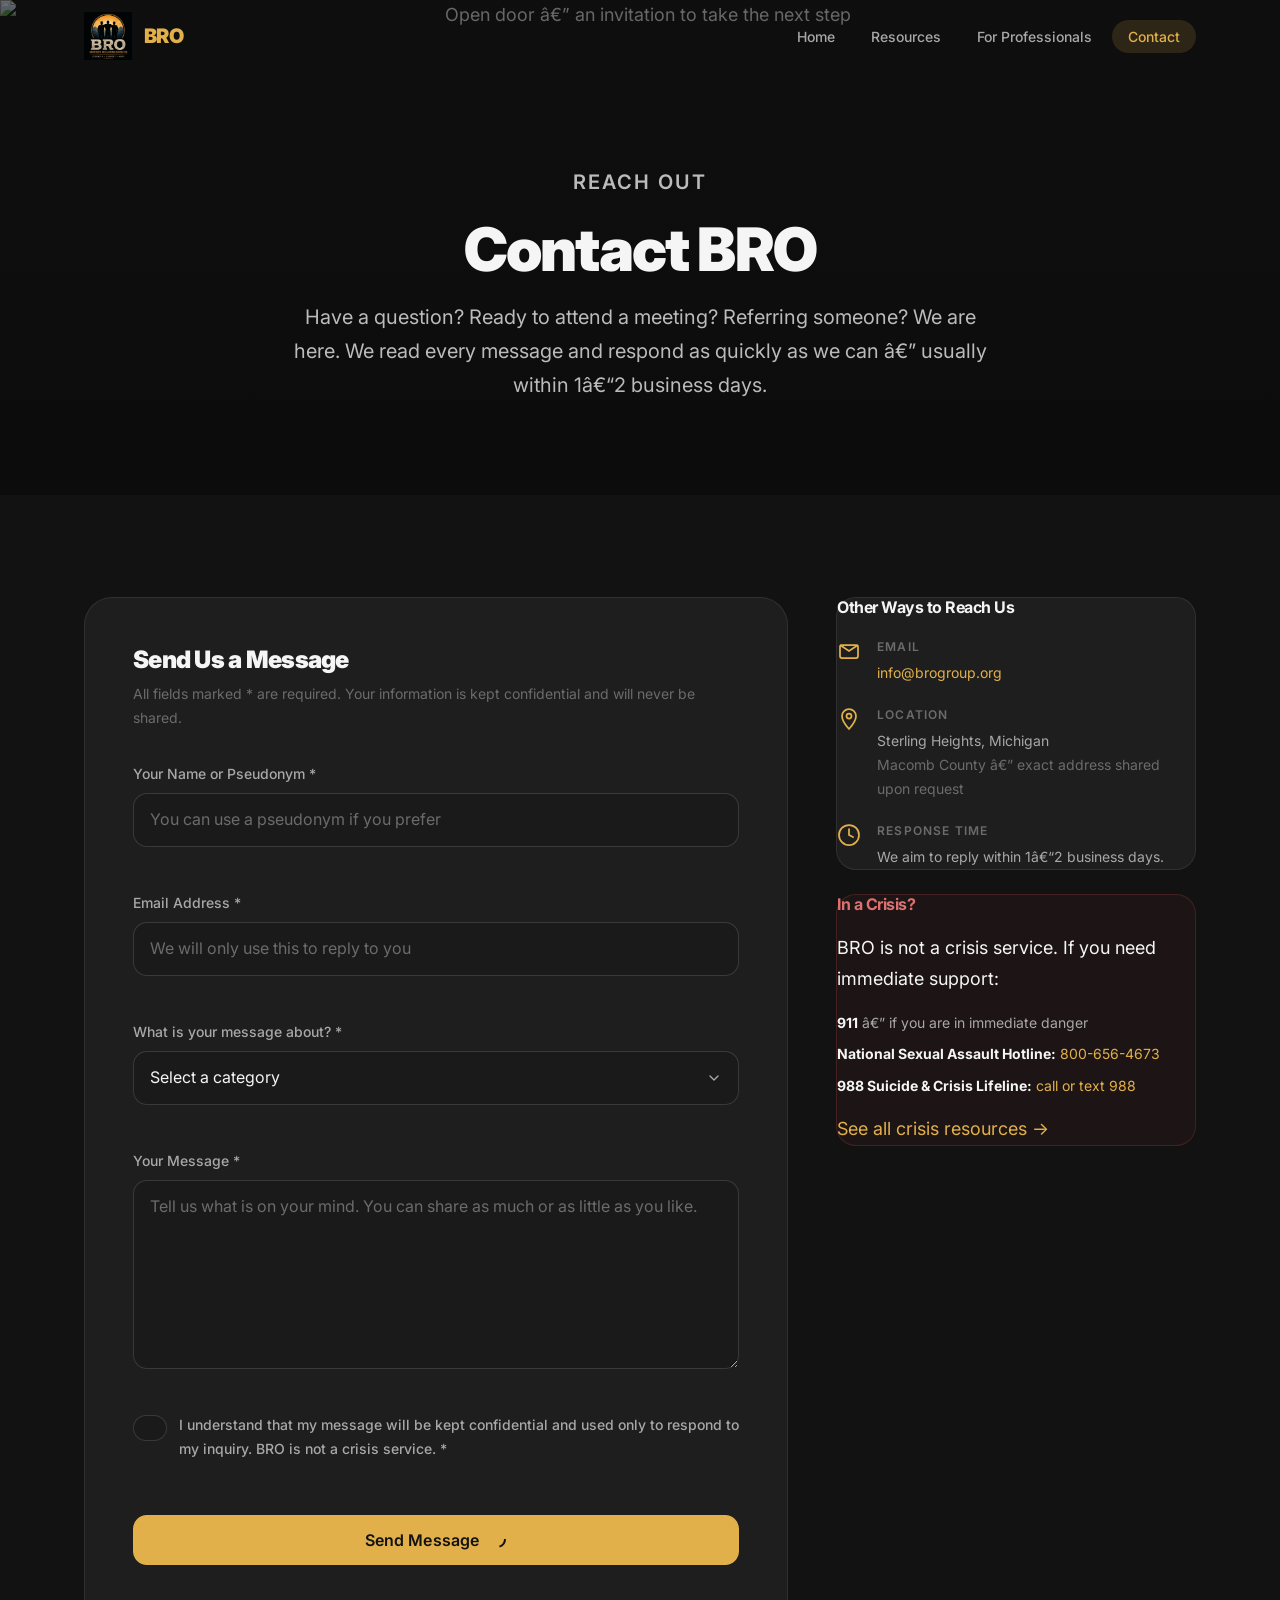
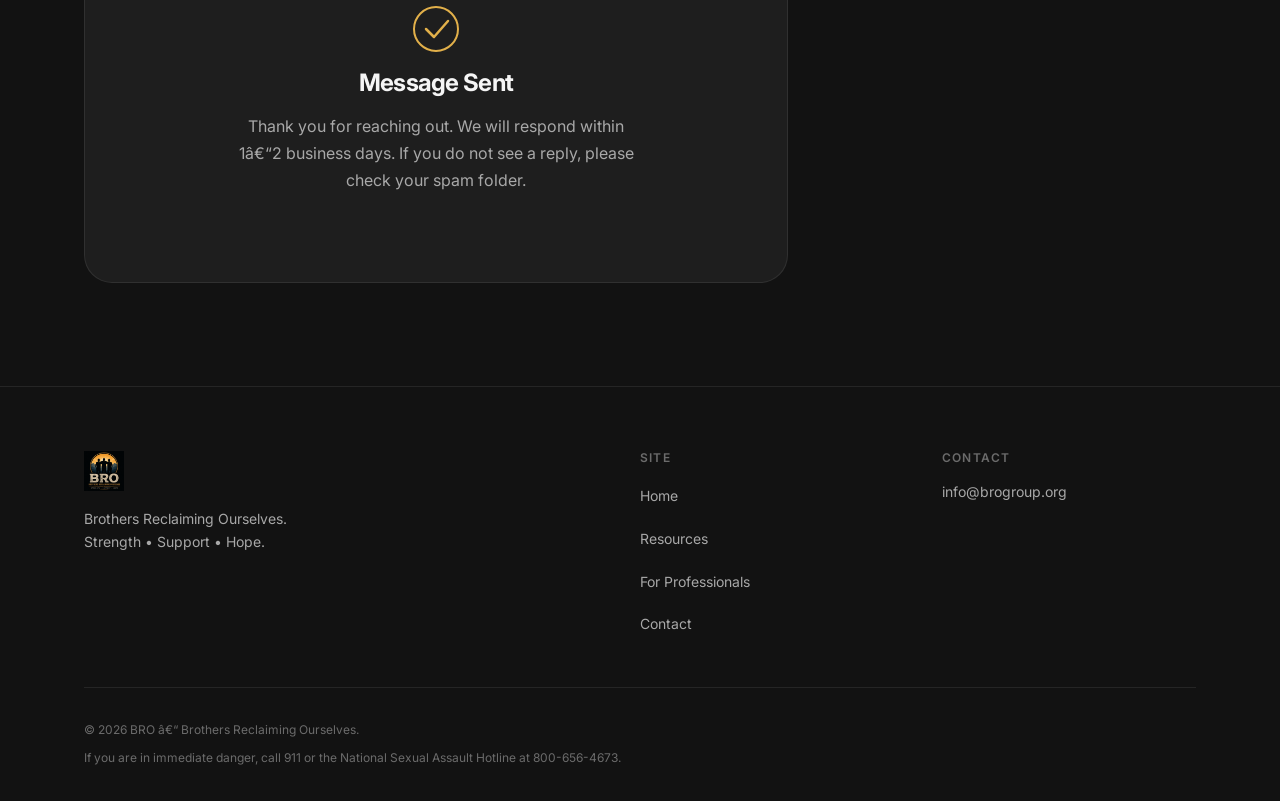
==== contact.html @ 536ad39a "Initial commit: BRO website" ====
<!DOCTYPE html>
<html lang="en">
<head>
  <meta charset="UTF-8" />
  <meta name="viewport" content="width=device-width, initial-scale=1.0" />
  <title>Contact | BRO â€“ Brothers Reclaiming Ourselves</title>
  <meta name="description" content="Get in touch with BRO. Ask about meetings, referrals, or volunteering. We respond as quickly as we can â€” usually within 1â€“2 business days." />
  <link rel="icon" type="image/svg+xml" href="favicon.svg" />
  <link rel="preconnect" href="https://fonts.googleapis.com" />
  <link rel="preconnect" href="https://fonts.gstatic.com" crossorigin />
  <link href="https://fonts.googleapis.com/css2?family=Inter:wght@300;400;500;600;700;800;900&display=swap" rel="stylesheet" />
  <link rel="stylesheet" href="css/styles.css" />
</head>
<body>

  <!-- NAVIGATION -->
  <header class="site-header" id="site-header">
    <div class="header-inner">
      <a href="index.html" class="logo" aria-label="BRO Home">
        <img src="images/logo.png" alt="BRO – Brothers Reclaiming Ourselves" width="48" height="48" />
        <span class="logo-text">BRO</span>
      </a>
      <nav class="main-nav" id="main-nav" aria-label="Main navigation">
        <ul>
          <li><a href="index.html">Home</a></li>
          <li><a href="resources.html">Resources</a></li>
          <li><a href="for-professionals.html">For Professionals</a></li>
          <li><a href="contact.html" class="active">Contact</a></li>
        </ul>
      </nav>
      <button class="nav-toggle" id="nav-toggle" aria-label="Toggle navigation" aria-expanded="false">
        <span></span><span></span><span></span>
      </button>
    </div>
  </header>

  <main>

    <!-- PAGE HERO -->
    <section class="page-hero">
      <div class="hero-bg">
        <img src="https://images.unsplash.com/photo-1516321318423-f06f85e504b3?w=1600&q=80&auto=format&fit=crop"
             alt="Open door â€” an invitation to take the next step"
             class="hero-image" loading="eager" />
        <div class="hero-overlay"></div>
      </div>
      <div class="hero-content">
        <p class="hero-eyebrow">Reach Out</p>
        <h1>Contact BRO</h1>
        <p>Have a question? Ready to attend a meeting? Referring someone? We are here. We read every message and respond as quickly as we can â€” usually within 1â€“2 business days.</p>
      </div>
    </section>

    <!-- CONTACT FORM + INFO -->
    <section class="contact-section" id="contact-form">
      <div class="container">
        <div class="contact-layout">

          <!-- FORM -->
          <div class="contact-form-wrapper reveal">
            <h2>Send Us a Message</h2>
            <p class="form-intro">All fields marked * are required. Your information is kept confidential and will never be shared.</p>

            <form id="contact-form-element" class="contact-form" novalidate>

              <div class="form-group">
                <label for="contact-name">Your Name or Pseudonym *</label>
                <input type="text" id="contact-name" name="name" required autocomplete="name"
                       placeholder="You can use a pseudonym if you prefer" />
                <span class="field-error" aria-live="polite"></span>
              </div>

              <div class="form-group">
                <label for="contact-email">Email Address *</label>
                <input type="email" id="contact-email" name="email" required autocomplete="email"
                       placeholder="We will only use this to reply to you" />
                <span class="field-error" aria-live="polite"></span>
              </div>

              <div class="form-group">
                <label for="contact-category">What is your message about? *</label>
                <select id="contact-category" name="category" required>
                  <option value="" disabled selected>Select a category</option>
                  <option value="meeting-questions">Meeting Questions â€” I want to attend</option>
                  <option value="referral">Referral â€” I am referring someone</option>
                  <option value="volunteering">Volunteering â€” I want to get involved</option>
                  <option value="other">Other</option>
                </select>
                <span class="field-error" aria-live="polite"></span>
              </div>

              <div class="form-group">
                <label for="contact-message">Your Message *</label>
                <textarea id="contact-message" name="message" rows="6" required
                          placeholder="Tell us what is on your mind. You can share as much or as little as you like."></textarea>
                <span class="field-error" aria-live="polite"></span>
              </div>

              <div class="form-group privacy-check">
                <label class="checkbox-label">
                  <input type="checkbox" id="contact-privacy" name="privacy" required />
                  <span>I understand that my message will be kept confidential and used only to respond to my inquiry. BRO is not a crisis service. *</span>
                </label>
                <span class="field-error" aria-live="polite"></span>
              </div>

              <div class="form-actions">
                <button type="submit" class="btn btn-primary btn-full" id="submit-btn">
                  <span class="btn-text">Send Message</span>
                  <span class="btn-loading" aria-hidden="true">
                    <svg width="20" height="20" viewBox="0 0 20 20" fill="none" class="spin">
                      <circle cx="10" cy="10" r="8" stroke="#121212" stroke-width="2" stroke-dasharray="40" stroke-dashoffset="30"/>
                    </svg>
                  </span>
                </button>
              </div>

              <div class="form-status" id="form-status" role="alert" aria-live="polite"></div>
            </form>

            <div class="form-success" id="form-success" hidden>
              <svg width="48" height="48" viewBox="0 0 48 48" fill="none" aria-hidden="true">
                <circle cx="24" cy="24" r="22" stroke="#E2B04A" stroke-width="2"/>
                <path d="M14 24l8 8 14-16" stroke="#E2B04A" stroke-width="2.5" stroke-linecap="round" stroke-linejoin="round"/>
              </svg>
              <h3>Message Sent</h3>
              <p>Thank you for reaching out. We will respond within 1â€“2 business days. If you do not see a reply, please check your spam folder.</p>
            </div>
          </div>

          <!-- CONTACT INFO SIDEBAR -->
          <aside class="contact-info reveal">
            <div class="contact-info-card">
              <h3>Other Ways to Reach Us</h3>

              <div class="contact-info-item">
                <svg width="24" height="24" viewBox="0 0 24 24" fill="none" aria-hidden="true">
                  <rect x="3" y="6" width="18" height="13" rx="2" stroke="#E2B04A" stroke-width="1.75"/>
                  <path d="M3 6l9 6 9-6" stroke="#E2B04A" stroke-width="1.75"/>
                </svg>
                <div>
                  <strong>Email</strong>
                  <p><a href="mailto:info@brogroup.org">info@brogroup.org</a></p>
                </div>
              </div>

              <div class="contact-info-item">
                <svg width="24" height="24" viewBox="0 0 24 24" fill="none" aria-hidden="true">
                  <path d="M12 2C8.13 2 5 5.13 5 9c0 5.25 7 13 7 13s7-7.75 7-13c0-3.87-3.13-7-7-7z" stroke="#E2B04A" stroke-width="1.75"/>
                  <circle cx="12" cy="9" r="2.5" stroke="#E2B04A" stroke-width="1.75"/>
                </svg>
                <div>
                  <strong>Location</strong>
                  <p>Sterling Heights, Michigan<br/><span class="small">Macomb County â€” exact address shared upon request</span></p>
                </div>
              </div>

              <div class="contact-info-item">
                <svg width="24" height="24" viewBox="0 0 24 24" fill="none" aria-hidden="true">
                  <circle cx="12" cy="12" r="10" stroke="#E2B04A" stroke-width="1.75"/>
                  <path d="M12 6v6l4 2" stroke="#E2B04A" stroke-width="1.75" stroke-linecap="round"/>
                </svg>
                <div>
                  <strong>Response Time</strong>
                  <p>We aim to reply within 1â€“2 business days.</p>
                </div>
              </div>
            </div>

            <div class="contact-info-card crisis">
              <h3>In a Crisis?</h3>
              <p>BRO is not a crisis service. If you need immediate support:</p>
              <ul>
                <li><strong>911</strong> â€” if you are in immediate danger</li>
                <li><strong>National Sexual Assault Hotline:</strong> <a href="tel:800-656-4673">800-656-4673</a></li>
                <li><strong>988 Suicide &amp; Crisis Lifeline:</strong> <a href="tel:988">call or text 988</a></li>
              </ul>
              <p><a href="resources.html">See all crisis resources &rarr;</a></p>
            </div>

          </aside>
        </div>
      </div>
    </section>

  </main>

  <!-- FOOTER -->
  <footer class="site-footer">
    <div class="container">
      <div class="footer-grid">
        <div class="footer-brand">
          <a href="index.html" class="footer-logo" aria-label="BRO Home">
            <img src="images/logo.png" alt="BRO â€“ Brothers Reclaiming Ourselves" width="40" height="40" />
          </a>
          <p>Brothers Reclaiming Ourselves.<br/>Strength &bull; Support &bull; Hope.</p>
        </div>
        <div class="footer-nav">
          <h4>Site</h4>
          <ul>
            <li><a href="index.html">Home</a></li>
            <li><a href="resources.html">Resources</a></li>
            <li><a href="for-professionals.html">For Professionals</a></li>
            <li><a href="contact.html">Contact</a></li>
          </ul>
        </div>
        <div class="footer-contact">
          <h4>Contact</h4>
          <p><a href="mailto:info@brogroup.org">info@brogroup.org</a></p>
        </div>
      </div>
      <div class="footer-bottom">
        <p>&copy; 2026 BRO â€“ Brothers Reclaiming Ourselves.</p>
        <p class="footer-legal">If you are in immediate danger, call 911 or the National Sexual Assault Hotline at 800-656-4673.</p>
      </div>
    </div>
  </footer>

  <script src="js/main.js"></script>
  <script>
    // Pre-select category from URL param (for-professionals page links)
    (function() {
      const params = new URLSearchParams(window.location.search);
      const cat = params.get('type');
      if (cat) {
        const sel = document.getElementById('contact-category');
        if (sel) sel.value = cat;
      }
    })();
  </script>
</body>
</html>
---- css/styles.css ----
/* ============================================================
   BRO – Brothers Reclaiming Ourselves
   Global Stylesheet
   ============================================================ */

/* ── Custom Properties ──────────────────────────────────── */
:root {
  /* Colors */
  --clr-bg:          #121212;
  --clr-bg-alt:      #1A1A1A;
  --clr-bg-card:     #1E1E1E;
  --clr-bg-overlay:  rgba(12, 12, 12, 0.82);
  --clr-gold:        #E2B04A;
  --clr-gold-dim:    rgba(226, 176, 74, 0.15);
  --clr-gold-glow:   rgba(226, 176, 74, 0.08);
  --clr-slate:       #4C647A;
  --clr-slate-dim:   rgba(76, 100, 122, 0.2);
  --clr-text:        #F5F5F5;
  --clr-text-muted:  #A8A8A8;
  --clr-text-dim:    #6B6B6B;
  --clr-border:      rgba(245, 245, 245, 0.08);
  --clr-border-mid:  rgba(245, 245, 245, 0.14);
  --clr-error:       #E05252;
  --clr-success:    #52B47A;

  /* Typography */
  --font: 'Inter', system-ui, -apple-system, sans-serif;
  --fs-xs:   0.75rem;   /* 12px */
  --fs-sm:   0.875rem;  /* 14px */
  --fs-base: 1rem;      /* 16px */
  --fs-md:   1.0625rem; /* 17px */
  --fs-lg:   1.125rem;  /* 18px */
  --fs-xl:   1.25rem;   /* 20px */
  --fs-2xl:  1.5rem;    /* 24px */
  --fs-3xl:  1.875rem;  /* 30px */
  --fs-4xl:  2.25rem;   /* 36px */
  --fs-5xl:  3rem;      /* 48px */
  --fs-6xl:  3.75rem;   /* 60px */
  --fs-hero: clamp(2.5rem, 7vw, 5.5rem);
  --fw-light:    300;
  --fw-regular:  400;
  --fw-medium:   500;
  --fw-semibold: 600;
  --fw-bold:     700;
  --fw-black:    900;
  --lh-tight:   1.15;
  --lh-snug:     1.35;
  --lh-normal:   1.55;
  --lh-relaxed:  1.7;
  --ls-tight:   -0.03em;
  --ls-normal:   0;
  --ls-wide:     0.05em;
  --ls-wider:    0.1em;

  /* Spacing */
  --sp-1:  0.25rem;
  --sp-2:  0.5rem;
  --sp-3:  0.75rem;
  --sp-4:  1rem;
  --sp-5:  1.25rem;
  --sp-6:  1.5rem;
  --sp-8:  2rem;
  --sp-10: 2.5rem;
  --sp-12: 3rem;
  --sp-16: 4rem;
  --sp-20: 5rem;
  --sp-24: 6rem;
  --sp-32: 8rem;

  /* Radii */
  --r-sm:   4px;
  --r-md:   8px;
  --r-lg:   14px;
  --r-xl:   20px;
  --r-2xl:  28px;
  --r-full: 9999px;

  /* Shadows */
  --shadow-sm:  0 1px 3px rgba(0,0,0,0.4), 0 1px 2px rgba(0,0,0,0.3);
  --shadow-md:  0 4px 12px rgba(0,0,0,0.35), 0 2px 6px rgba(0,0,0,0.25);
  --shadow-lg:  0 12px 40px rgba(0,0,0,0.4), 0 4px 16px rgba(0,0,0,0.3);
  --shadow-gold: 0 0 32px rgba(226, 176, 74, 0.15);

  /* Transitions */
  --t-fast:   0.15s ease;
  --t-base:   0.25s ease;
  --t-slow:   0.45s ease;
  --t-slower: 0.65s ease;

  /* Layout */
  --container-max:  1160px;
  --container-mid:  800px;
  --container-narr: 680px;
  --section-gap:    clamp(4rem, 8vw, 7rem);
  --header-h:       72px;
}

/* ── Reset ─────────────────────────────────────────────── */
*, *::before, *::after { box-sizing: border-box; margin: 0; padding: 0; }
html { scroll-behavior: smooth; font-size: 16px; -webkit-text-size-adjust: 100%; }
body {
  font-family: var(--font);
  font-size: var(--fs-lg);
  font-weight: var(--fw-regular);
  line-height: var(--lh-relaxed);
  color: var(--clr-text);
  background: var(--clr-bg);
  -webkit-font-smoothing: antialiased;
  -moz-osx-font-smoothing: grayscale;
  overflow-x: hidden;
}
img, video { display: block; max-width: 100%; height: auto; }
a { color: var(--clr-gold); text-decoration: none; transition: color var(--t-fast); }
a:hover { color: #f0c96a; }
ul, ol { list-style: none; }
button, input, select, textarea { font: inherit; }
button { cursor: pointer; border: none; background: none; }
h1, h2, h3, h4, h5, h6 { font-weight: var(--fw-bold); line-height: var(--lh-tight); letter-spacing: var(--ls-tight); }

/* Custom scrollbar */
::-webkit-scrollbar { width: 6px; }
::-webkit-scrollbar-track { background: var(--clr-bg); }
::-webkit-scrollbar-thumb { background: var(--clr-slate); border-radius: var(--r-full); }
::-webkit-scrollbar-thumb:hover { background: var(--clr-gold); }

/* Text selection */
::selection { background: var(--clr-gold); color: var(--clr-bg); }

/* Focus styles */
:focus-visible {
  outline: 2px solid var(--clr-gold);
  outline-offset: 3px;
  border-radius: var(--r-sm);
}

/* ── Layout Utilities ──────────────────────────────────── */
.container { width: 100%; max-width: var(--container-max); margin-inline: auto; padding-inline: var(--sp-6); }
.container-mid { max-width: var(--container-mid); }
.container-narrow { max-width: var(--container-narr); }
.section-gap { padding-block: var(--section-gap); }

/* ── Typography Utilities ───────────────────────────────── */
.section-label {
  display: inline-block;
  font-size: var(--fs-xs);
  font-weight: var(--fw-semibold);
  letter-spacing: var(--ls-wider);
  text-transform: uppercase;
  color: var(--clr-gold);
  margin-bottom: var(--sp-3);
}
.section-label.light { color: rgba(226, 176, 74, 0.75); }
.section-title {
  font-size: clamp(var(--fs-3xl), 5vw, var(--fs-5xl));
  font-weight: var(--fw-black);
  color: var(--clr-text);
  margin-bottom: var(--sp-6);
  letter-spacing: var(--ls-tight);
}
.section-title.light { color: var(--clr-text); }
.section-intro {
  font-size: var(--fs-lg);
  color: var(--clr-text-muted);
  line-height: var(--lh-relaxed);
  max-width: 62ch;
  margin-bottom: var(--sp-10);
}
.section-intro.light { color: rgba(245, 245, 245, 0.7); }

/* ── Buttons ────────────────────────────────────────────── */
.btn {
  display: inline-flex;
  align-items: center;
  justify-content: center;
  gap: var(--sp-2);
  padding: 0.75rem 1.75rem;
  border-radius: var(--r-lg);
  font-size: var(--fs-base);
  font-weight: var(--fw-semibold);
  line-height: 1;
  letter-spacing: 0.01em;
  transition:
    background var(--t-base),
    color var(--t-base),
    border-color var(--t-base),
    box-shadow var(--t-base),
    transform var(--t-fast);
  cursor: pointer;
  white-space: nowrap;
  text-decoration: none;
  border: 2px solid transparent;
}
.btn:hover { transform: translateY(-1px); }
.btn:active { transform: translateY(0); }
.btn-sm { padding: 0.5rem 1.25rem; font-size: var(--fs-sm); }
.btn-full { width: 100%; }
.btn-primary {
  background: var(--clr-gold);
  color: var(--clr-bg);
  border-color: var(--clr-gold);
}
.btn-primary:hover {
  background: #f0c96a;
  border-color: #f0c96a;
  box-shadow: 0 6px 24px rgba(226, 176, 74, 0.3);
  color: var(--clr-bg);
}
.btn-ghost {
  background: transparent;
  color: var(--clr-text);
  border-color: var(--clr-border-mid);
}
.btn-ghost:hover {
  background: var(--clr-bg-card);
  border-color: rgba(245,245,245,0.25);
  color: var(--clr-text);
}
.btn-ghost-light {
  background: transparent;
  color: var(--clr-text);
  border-color: rgba(245,245,245,0.3);
}
.btn-ghost-light:hover {
  background: rgba(245,245,245,0.08);
  border-color: rgba(245,245,245,0.45);
  color: var(--clr-text);
}
.btn-outline {
  background: transparent;
  color: var(--clr-gold);
  border-color: var(--clr-gold);
}
.btn-outline:hover {
  background: var(--clr-gold);
  color: var(--clr-bg);
}
.btn-gold {
  background: var(--clr-gold);
  color: var(--clr-bg);
  border-color: var(--clr-gold);
}
.btn-gold:hover {
  background: #f0c96a;
  box-shadow: var(--shadow-gold);
  color: var(--clr-bg);
}

/* Spinner */
.spin { animation: spin 0.8s linear infinite; }
@keyframes spin { to { transform: rotate(360deg); } }

/* ── HEADER ─────────────────────────────────────────────── */
.site-header {
  position: fixed;
  top: 0;
  left: 0;
  right: 0;
  z-index: 1000;
  height: var(--header-h);
  transition: background var(--t-base), box-shadow var(--t-base), backdrop-filter var(--t-base);
}
.site-header.scrolled {
  background: rgba(12, 12, 12, 0.92);
  backdrop-filter: blur(16px);
  -webkit-backdrop-filter: blur(16px);
  box-shadow: 0 1px 0 var(--clr-border), var(--shadow-md);
}
.header-inner {
  max-width: var(--container-max);
  margin-inline: auto;
  padding-inline: var(--sp-6);
  height: 100%;
  display: flex;
  align-items: center;
  justify-content: space-between;
  gap: var(--sp-8);
}

/* Logo */
.logo {
  display: flex;
  align-items: center;
  gap: var(--sp-3);
  color: var(--clr-text);
  text-decoration: none;
  flex-shrink: 0;
}
.logo:hover { color: var(--clr-text); }
.logo-text {
  font-size: var(--fs-xl);
  font-weight: var(--fw-black);
  letter-spacing: var(--ls-tight);
  color: var(--clr-gold);
}

/* Main nav */
.main-nav ul {
  display: flex;
  align-items: center;
  gap: var(--sp-1);
}
.main-nav a {
  color: var(--clr-text-muted);
  font-size: var(--fs-sm);
  font-weight: var(--fw-medium);
  padding: var(--sp-2) var(--sp-4);
  border-radius: var(--r-full);
  transition: color var(--t-fast), background var(--t-fast);
  text-decoration: none;
}
.main-nav a:hover { color: var(--clr-text); background: rgba(245,245,245,0.06); }
.main-nav a.active { color: var(--clr-gold); background: var(--clr-gold-dim); }

/* Hamburger */
.nav-toggle {
  display: none;
  flex-direction: column;
  justify-content: center;
  gap: 5px;
  width: 36px;
  height: 36px;
  padding: var(--sp-2);
  border-radius: var(--r-md);
  transition: background var(--t-fast);
}
.nav-toggle:hover { background: rgba(245,245,245,0.08); }
.nav-toggle span {
  display: block;
  width: 22px;
  height: 2px;
  background: var(--clr-text);
  border-radius: 2px;
  transition: transform var(--t-base), opacity var(--t-base);
}
.nav-toggle[aria-expanded="true"] span:nth-child(1) { transform: translateY(7px) rotate(45deg); }
.nav-toggle[aria-expanded="true"] span:nth-child(2) { opacity: 0; transform: scaleX(0); }
.nav-toggle[aria-expanded="true"] span:nth-child(3) { transform: translateY(-7px) rotate(-45deg); }

/* Mobile nav */
@media (max-width: 768px) {
  .nav-toggle { display: flex; }
  .main-nav {
    position: fixed;
    inset: var(--header-h) 0 0 0;
    background: rgba(12,12,12,0.97);
    backdrop-filter: blur(20px);
    -webkit-backdrop-filter: blur(20px);
    padding: var(--sp-8) var(--sp-6);
    transform: translateX(100%);
    transition: transform var(--t-slow);
    z-index: 999;
  }
  .main-nav.open { transform: translateX(0); }
  .main-nav ul {
    flex-direction: column;
    align-items: flex-start;
    gap: var(--sp-2);
  }
  .main-nav a {
    font-size: var(--fs-xl);
    font-weight: var(--fw-semibold);
    padding: var(--sp-3) var(--sp-4);
    width: 100%;
    border-radius: var(--r-lg);
  }
  .main-nav a.active { background: var(--clr-gold-dim); color: var(--clr-gold); }
}

/* ── HERO ────────────────────────────────────────────────── */
.hero {
  position: relative;
  min-height: 100svh;
  display: flex;
  flex-direction: column;
  align-items: center;
  justify-content: center;
  overflow: hidden;
  padding: calc(var(--header-h) + var(--sp-16)) var(--sp-6) var(--sp-24);
  text-align: center;
}
.hero-bg {
  position: absolute;
  inset: 0;
  z-index: 0;
}
.hero-image {
  width: 100%;
  height: 100%;
  object-fit: cover;
  object-position: center 60%;
}
.hero-overlay {
  position: absolute;
  inset: 0;
  background: linear-gradient(
    to bottom,
    rgba(12,12,12,0.5) 0%,
    rgba(12,12,12,0.65) 50%,
    rgba(12,12,12,0.95) 100%
  );
}
.hero-content {
  position: relative;
  z-index: 1;
  max-width: 780px;
  display: flex;
  flex-direction: column;
  align-items: center;
  gap: var(--sp-6);
}
.hero-logo {
  animation: fadeUp 0.8s ease both;
}
.hero-logo svg {
  filter: drop-shadow(0 4px 16px rgba(226,176,74,0.25));
}
.hero-eyebrow {
  font-size: var(--fs-sm);
  font-weight: var(--fw-semibold);
  letter-spacing: var(--ls-wider);
  text-transform: uppercase;
  color: var(--clr-gold);
  animation: fadeUp 0.8s 0.1s ease both;
}
.hero-title {
  font-size: var(--fs-hero);
  font-weight: var(--fw-black);
  line-height: var(--lh-tight);
  letter-spacing: var(--ls-tight);
  color: var(--clr-text);
  animation: fadeUp 0.8s 0.2s ease both;
}
.hero-mission {
  font-size: clamp(var(--fs-base), 2.5vw, var(--fs-xl));
  color: rgba(245,245,245,0.8);
  line-height: var(--lh-relaxed);
  max-width: 60ch;
  animation: fadeUp 0.8s 0.3s ease both;
}
.hero-actions {
  display: flex;
  gap: var(--sp-4);
  flex-wrap: wrap;
  justify-content: center;
  animation: fadeUp 0.8s 0.4s ease both;
}
.hero-scroll-hint {
  position: absolute;
  bottom: var(--sp-10);
  left: 50%;
  transform: translateX(-50%);
  display: flex;
  flex-direction: column;
  align-items: center;
  gap: var(--sp-2);
  font-size: var(--fs-xs);
  letter-spacing: var(--ls-wide);
  text-transform: uppercase;
  color: rgba(245,245,245,0.4);
  animation: fadeIn 1s 1.2s ease both;
  z-index: 1;
}

/* ── PAGE HERO ───────────────────────────────────────────── */
.page-hero {
  position: relative;
  min-height: 55vh;
  display: flex;
  flex-direction: column;
  align-items: center;
  justify-content: center;
  overflow: hidden;
  padding: calc(var(--header-h) + var(--sp-16)) var(--sp-6) var(--sp-16);
  text-align: center;
}
.page-hero .hero-bg { position: absolute; inset: 0; z-index: 0; }
.page-hero .hero-image { width: 100%; height: 100%; object-fit: cover; }
.page-hero .hero-overlay {
  position: absolute;
  inset: 0;
  background: linear-gradient(
    to bottom,
    rgba(12,12,12,0.6) 0%,
    rgba(12,12,12,0.8) 60%,
    rgba(12,12,12,0.97) 100%
  );
}
.page-hero .hero-content {
  position: relative;
  z-index: 1;
  max-width: 700px;
  display: flex;
  flex-direction: column;
  align-items: center;
  gap: var(--sp-4);
}
.page-hero h1 {
  font-size: clamp(var(--fs-3xl), 6vw, var(--fs-6xl));
  font-weight: var(--fw-black);
  letter-spacing: var(--ls-tight);
  color: var(--clr-text);
  animation: fadeUp 0.7s 0.1s ease both;
}
.page-hero p {
  font-size: clamp(var(--fs-base), 2vw, var(--fs-xl));
  color: rgba(245,245,245,0.75);
  line-height: var(--lh-relaxed);
  max-width: 56ch;
  animation: fadeUp 0.7s 0.2s ease both;
}
.page-hero .hero-eyebrow {
  animation: fadeUp 0.7s 0s ease both;
}

/* ── SECTION: GUIDING QUOTE ──────────────────────────────── */
.quote-section {
  padding: clamp(4rem, 8vw, 7rem) var(--sp-6);
  background: var(--clr-bg);
}
.guiding-quote {
  max-width: 680px;
  margin-inline: auto;
  text-align: center;
  border: none;
}
.guiding-quote p {
  font-size: clamp(var(--fs-2xl), 4vw, var(--fs-4xl));
  font-weight: var(--fw-bold);
  color: var(--clr-text);
  line-height: var(--lh-snug);
  letter-spacing: var(--ls-tight);
  font-style: italic;
}
.guiding-quote p::before { content: '\201C'; color: var(--clr-gold); }
.guiding-quote p::after  { content: '\201D'; color: var(--clr-gold); }
.guiding-quote footer {
  margin-top: var(--sp-6);
  font-size: var(--fs-sm);
  color: var(--clr-text-muted);
  font-style: normal;
  font-weight: var(--fw-medium);
  letter-spacing: var(--ls-wide);
  text-transform: uppercase;
}

/* ── SECTION: WHAT IS BRO ───────────────────────────────── */
.what-is-bro {
  padding: var(--section-gap) var(--sp-6);
  background: var(--clr-bg-alt);
}
.pillars {
  display: grid;
  grid-template-columns: repeat(auto-fit, minmax(260px, 1fr));
  gap: var(--sp-6);
}
.pillar {
  background: var(--clr-bg-card);
  border: 1px solid var(--clr-border);
  border-radius: var(--r-xl);
  padding: var(--sp-8) var(--sp-8);
  text-align: center;
  transition: border-color var(--t-base), box-shadow var(--t-base), transform var(--t-base);
  animation-delay: calc(var(--delay, 0) * 1s);
}
.pillar:hover {
  border-color: rgba(226,176,74,0.3);
  box-shadow: var(--shadow-lg), var(--shadow-gold);
  transform: translateY(-4px);
}
.pillar-icon {
  width: 72px;
  height: 72px;
  margin-inline: auto;
  margin-bottom: var(--sp-5);
  background: var(--clr-gold-dim);
  border-radius: var(--r-xl);
  display: flex;
  align-items: center;
  justify-content: center;
}
.pillar h3 {
  font-size: var(--fs-xl);
  font-weight: var(--fw-bold);
  color: var(--clr-text);
  margin-bottom: var(--sp-3);
}
.pillar p {
  font-size: var(--fs-base);
  color: var(--clr-text-muted);
  line-height: var(--lh-relaxed);
}

/* ── SECTION: MEETING FORMAT ─────────────────────────────── */
.meeting-format {
  padding: var(--section-gap) var(--sp-6);
  background: var(--clr-bg);
}
.two-col {
  display: grid;
  grid-template-columns: 1fr 1fr;
  gap: var(--sp-16);
  align-items: center;
}
.two-col.reverse { direction: rtl; }
.two-col.reverse > * { direction: ltr; }
.two-col-text { display: flex; flex-direction: column; }
.two-col-image {
  border-radius: var(--r-xl);
  overflow: hidden;
  box-shadow: var(--shadow-lg);
}
.two-col-image img {
  width: 100%;
  height: 400px;
  object-fit: cover;
}
.meeting-list {
  display: flex;
  flex-direction: column;
  gap: var(--sp-3);
  margin-bottom: var(--sp-6);
}
.meeting-list li {
  position: relative;
  padding-left: var(--sp-8);
  font-size: var(--fs-base);
  color: var(--clr-text-muted);
  line-height: var(--lh-relaxed);
}
.meeting-list li::before {
  content: '';
  position: absolute;
  left: 0;
  top: 0.55em;
  width: 6px;
  height: 6px;
  border-radius: var(--r-full);
  background: var(--clr-gold);
  flex-shrink: 0;
}
.meeting-note {
  font-size: var(--fs-sm);
  color: var(--clr-text-dim);
  border-left: 2px solid var(--clr-border-mid);
  padding-left: var(--sp-4);
  font-style: italic;
}
@media (max-width: 860px) {
  .two-col { grid-template-columns: 1fr; gap: var(--sp-10); }
  .two-col.reverse { direction: ltr; }
  .two-col-image img { height: 280px; }
}

/* ── SECTION: IS BRO RIGHT FOR ME ───────────────────────── */
.is-bro-right {
  padding: var(--section-gap) var(--sp-6);
  background: var(--clr-bg-alt);
}
.is-right-grid {
  display: grid;
  grid-template-columns: 1fr 1fr;
  gap: var(--sp-6);
  margin-bottom: var(--sp-10);
}
@media (max-width: 680px) {
  .is-right-grid { grid-template-columns: 1fr; }
}
.is-right-card {
  background: var(--clr-bg-card);
  border: 1px solid var(--clr-border);
  border-radius: var(--r-xl);
  padding: var(--sp-8);
  animation-delay: calc(var(--delay, 0) * 1s);
}
.is-right-card h3 {
  font-size: var(--fs-lg);
  font-weight: var(--fw-bold);
  color: var(--clr-gold);
  margin-bottom: var(--sp-5);
}
.is-right-card ul {
  display: flex;
  flex-direction: column;
  gap: var(--sp-3);
}
.is-right-card li {
  position: relative;
  padding-left: var(--sp-6);
  font-size: var(--fs-base);
  color: var(--clr-text-muted);
  line-height: var(--lh-relaxed);
}
.is-right-card li::before {
  content: '+';
  position: absolute;
  left: 0;
  top: 0;
  color: var(--clr-gold);
  font-weight: var(--fw-bold);
  font-size: var(--fs-lg);
  line-height: 1;
}
.is-right-reassure {
  background: var(--clr-bg-card);
  border: 1px solid rgba(226,176,74,0.2);
  border-radius: var(--r-xl);
  padding: var(--sp-6) var(--sp-8);
  font-size: var(--fs-base);
  color: var(--clr-text-muted);
  line-height: var(--lh-relaxed);
}
.is-right-reassure a { color: var(--clr-gold); }

/* ── SECTION: FAQ ─────────────────────────────────────────── */
.faq-section {
  padding: var(--section-gap) var(--sp-6);
  background: var(--clr-bg);
}
.faq { display: flex; flex-direction: column; gap: var(--sp-3); }
.faq-item {
  background: var(--clr-bg-card);
  border: 1px solid var(--clr-border);
  border-radius: var(--r-lg);
  overflow: hidden;
  transition: border-color var(--t-base);
}
.faq-item:hover { border-color: rgba(226,176,74,0.2); }
.faq-item[open] { border-color: rgba(226,176,74,0.35); }
.faq-item summary {
  display: flex;
  align-items: center;
  justify-content: space-between;
  gap: var(--sp-4);
  padding: var(--sp-5) var(--sp-6);
  font-size: var(--fs-md);
  font-weight: var(--fw-semibold);
  color: var(--clr-text);
  cursor: pointer;
  list-style: none;
  transition: color var(--t-fast);
  user-select: none;
}
.faq-item summary:hover { color: var(--clr-gold); }
.faq-item summary::-webkit-details-marker { display: none; }
.faq-item summary::after {
  content: '+';
  font-size: var(--fs-2xl);
  font-weight: var(--fw-light);
  color: var(--clr-gold);
  flex-shrink: 0;
  transition: transform var(--t-base);
  line-height: 1;
}
.faq-item[open] summary::after { transform: rotate(45deg); }
.faq-body {
  padding: 0 var(--sp-6) var(--sp-6);
  font-size: var(--fs-base);
  color: var(--clr-text-muted);
  line-height: var(--lh-relaxed);
  border-top: 1px solid var(--clr-border);
  padding-top: var(--sp-4);
}

/* ── SECTION: MEETING INFO ───────────────────────────────── */
.meeting-info {
  padding: var(--section-gap) var(--sp-6);
  background: var(--clr-bg-alt);
}
.meeting-cards {
  display: grid;
  grid-template-columns: repeat(auto-fit, minmax(300px, 1fr));
  gap: var(--sp-6);
  margin-bottom: var(--sp-10);
}
.meeting-card {
  background: var(--clr-bg-card);
  border: 1px solid var(--clr-border);
  border-radius: var(--r-xl);
  padding: var(--sp-8);
  animation-delay: calc(var(--delay, 0) * 1s);
}
.meeting-card-icon {
  width: 60px;
  height: 60px;
  background: var(--clr-gold-dim);
  border-radius: var(--r-lg);
  display: flex;
  align-items: center;
  justify-content: center;
  margin-bottom: var(--sp-5);
}
.meeting-card h3 {
  font-size: var(--fs-xl);
  font-weight: var(--fw-bold);
  color: var(--clr-text);
  margin-bottom: var(--sp-5);
}
.meeting-details { display: flex; flex-direction: column; gap: var(--sp-4); }
.meeting-details > div { display: flex; flex-direction: column; gap: var(--sp-1); }
.meeting-details dt {
  font-size: var(--fs-xs);
  font-weight: var(--fw-semibold);
  letter-spacing: var(--ls-wider);
  text-transform: uppercase;
  color: var(--clr-text-dim);
}
.meeting-details dd {
  font-size: var(--fs-base);
  color: var(--clr-text-muted);
  line-height: var(--lh-normal);
}
.meeting-details dd a { color: var(--clr-gold); }
.meeting-cta { text-align: center; }

/* ── SECTION: READY CTA ──────────────────────────────────── */
.ready-cta {
  padding: var(--section-gap) var(--sp-6);
  background: var(--clr-bg);
}
.ready-inner {
  background: linear-gradient(135deg, rgba(76,100,122,0.15) 0%, rgba(226,176,74,0.08) 100%);
  border: 1px solid rgba(226,176,74,0.2);
  border-radius: var(--r-2xl);
  padding: clamp(2.5rem, 6vw, 5rem) var(--sp-8);
  text-align: center;
  max-width: 700px;
  margin-inline: auto;
  display: flex;
  flex-direction: column;
  align-items: center;
  gap: var(--sp-6);
}
.ready-sun svg {
  filter: drop-shadow(0 0 20px rgba(226,176,74,0.4));
}
.ready-inner h2 {
  font-size: clamp(var(--fs-2xl), 4vw, var(--fs-4xl));
  font-weight: var(--fw-black);
  letter-spacing: var(--ls-tight);
  color: var(--clr-text);
}
.ready-inner p {
  font-size: var(--fs-lg);
  color: var(--clr-text-muted);
  line-height: var(--lh-relaxed);
  max-width: 52ch;
}
.ready-actions {
  display: flex;
  gap: var(--sp-4);
  flex-wrap: wrap;
  justify-content: center;
}
.ready-cta.compact .ready-inner {
  padding: var(--sp-12) var(--sp-8);
  background: linear-gradient(135deg, rgba(226,176,74,0.07) 0%, rgba(76,100,122,0.1) 100%);
}

/* ── FOOTER ──────────────────────────────────────────────── */
.site-footer {
  background: var(--clr-bg);
  border-top: 1px solid var(--clr-border);
  padding: var(--sp-16) var(--sp-6) var(--sp-8);
}
.footer-grid {
  display: grid;
  grid-template-columns: 2fr 1fr 1fr;
  gap: var(--sp-12);
  margin-bottom: var(--sp-12);
}
@media (max-width: 768px) {
  .footer-grid { grid-template-columns: 1fr; gap: var(--sp-8); }
}
.footer-brand { display: flex; flex-direction: column; gap: var(--sp-4); }
.footer-logo {
  display: flex;
  align-items: center;
  gap: var(--sp-3);
  color: var(--clr-text);
  text-decoration: none;
  font-size: var(--fs-xl);
  font-weight: var(--fw-black);
  letter-spacing: var(--ls-tight);
}
.footer-logo span { color: var(--clr-gold); }
.footer-brand > p { font-size: var(--fs-sm); color: var(--clr-text-muted); }
.footer-mission {
  font-size: var(--fs-sm);
  color: var(--clr-text-dim) !important;
  line-height: var(--lh-relaxed);
  max-width: 44ch;
}
.footer-nav h4,
.footer-contact h4 {
  font-size: var(--fs-xs);
  font-weight: var(--fw-semibold);
  letter-spacing: var(--ls-wider);
  text-transform: uppercase;
  color: var(--clr-text-dim);
  margin-bottom: var(--sp-4);
}
.footer-nav ul { display: flex; flex-direction: column; gap: var(--sp-3); }
.footer-nav a {
  font-size: var(--fs-sm);
  color: var(--clr-text-muted);
  text-decoration: none;
  transition: color var(--t-fast);
}
.footer-nav a:hover { color: var(--clr-gold); }
.footer-contact p { font-size: var(--fs-sm); color: var(--clr-text-muted); }
.footer-contact a { color: var(--clr-text-muted); }
.footer-contact a:hover { color: var(--clr-gold); }
.footer-note { font-size: var(--fs-xs); color: var(--clr-text-dim) !important; margin-top: var(--sp-2); }
.footer-bottom {
  border-top: 1px solid var(--clr-border);
  padding-top: var(--sp-8);
  display: flex;
  flex-direction: column;
  gap: var(--sp-2);
}
.footer-bottom > p {
  font-size: var(--fs-xs);
  color: var(--clr-text-dim);
}
.footer-legal { font-size: var(--fs-xs) !important; }

/* ── RESOURCES PAGE ──────────────────────────────────────── */
.resources-section {
  padding: var(--section-gap) var(--sp-6);
  background: var(--clr-bg);
}
.resources-section.alt-bg {
  background: var(--clr-bg-alt);
}
.crisis-callout {
  display: flex;
  align-items: flex-start;
  gap: var(--sp-4);
  background: rgba(226,176,74,0.07);
  border: 1px solid rgba(226,176,74,0.25);
  border-radius: var(--r-xl);
  padding: var(--sp-5) var(--sp-6);
  margin-bottom: var(--sp-10);
  font-size: var(--fs-base);
  color: var(--clr-text-muted);
  line-height: var(--lh-relaxed);
}
.crisis-callout svg { flex-shrink: 0; margin-top: 2px; }
.resource-grid {
  display: grid;
  grid-template-columns: repeat(auto-fit, minmax(280px, 1fr));
  gap: var(--sp-6);
}
.resource-card {
  background: var(--clr-bg-card);
  border: 1px solid var(--clr-border);
  border-radius: var(--r-xl);
  padding: var(--sp-7);
  display: flex;
  flex-direction: column;
  gap: var(--sp-4);
  transition: border-color var(--t-base), box-shadow var(--t-base);
  animation-delay: calc(var(--delay, 0) * 1s);
}
.resource-card:hover {
  border-color: rgba(226,176,74,0.25);
  box-shadow: var(--shadow-md);
}
.resource-card-header {
  display: flex;
  align-items: flex-start;
  gap: var(--sp-4);
}
.resource-icon {
  width: 48px;
  height: 48px;
  background: var(--clr-gold-dim);
  border-radius: var(--r-lg);
  display: flex;
  align-items: center;
  justify-content: center;
  flex-shrink: 0;
}
.resource-card h3 {
  font-size: var(--fs-md);
  font-weight: var(--fw-bold);
  color: var(--clr-text);
  line-height: var(--lh-snug);
}
.resource-card p {
  font-size: var(--fs-base);
  color: var(--clr-text-muted);
  line-height: var(--lh-relaxed);
  flex: 1;
}
.resource-contact {
  display: flex;
  align-items: center;
  gap: var(--sp-4);
  flex-wrap: wrap;
  margin-top: auto;
}
.resource-note {
  font-size: var(--fs-xs);
  color: var(--clr-text-dim);
  font-weight: var(--fw-medium);
}
.important-note {
  padding: 0 var(--sp-6) var(--section-gap);
  background: var(--clr-bg);
}
.note-box {
  display: flex;
  align-items: flex-start;
  gap: var(--sp-4);
  background: var(--clr-bg-alt);
  border: 1px solid var(--clr-border);
  border-radius: var(--r-xl);
  padding: var(--sp-5) var(--sp-6);
}
.note-box svg { flex-shrink: 0; margin-top: 2px; }
.note-box p { font-size: var(--fs-base); color: var(--clr-text-muted); line-height: var(--lh-relaxed); }
.note-box a { color: var(--clr-gold); }
.resource-list-grid {
  display: grid;
  grid-template-columns: 1fr 1fr;
  gap: var(--sp-10);
}
@media (max-width: 680px) {
  .resource-list-grid { grid-template-columns: 1fr; }
}
.resource-list h3 {
  font-size: var(--fs-lg);
  font-weight: var(--fw-bold);
  color: var(--clr-text);
  margin-bottom: var(--sp-5);
}
.resource-list ul { display: flex; flex-direction: column; gap: var(--sp-5); }
.resource-list li {
  font-size: var(--fs-base);
  color: var(--clr-text-muted);
  line-height: var(--lh-relaxed);
  padding-left: var(--sp-5);
  border-left: 2px solid var(--clr-border-mid);
}
.resource-list li strong { color: var(--clr-text); font-weight: var(--fw-semibold); }

/* ── FOR PROFESSIONALS PAGE ─────────────────────────────── */
.pro-section {
  padding: var(--section-gap) var(--sp-6);
  background: var(--clr-bg);
}
.pro-section.alt-bg { background: var(--clr-bg-alt); }
.format-steps {
  display: flex;
  flex-direction: column;
  gap: var(--sp-6);
  margin-bottom: var(--sp-10);
}
.format-step {
  display: flex;
  gap: var(--sp-6);
  align-items: flex-start;
  background: var(--clr-bg-card);
  border: 1px solid var(--clr-border);
  border-radius: var(--r-xl);
  padding: var(--sp-6) var(--sp-8);
}
.format-step-num {
  width: 48px;
  height: 48px;
  border-radius: var(--r-full);
  background: var(--clr-gold-dim);
  border: 2px solid rgba(226,176,74,0.4);
  color: var(--clr-gold);
  font-size: var(--fs-xl);
  font-weight: var(--fw-black);
  display: flex;
  align-items: center;
  justify-content: center;
  flex-shrink: 0;
}
.format-step h3 {
  font-size: var(--fs-lg);
  font-weight: var(--fw-bold);
  color: var(--clr-text);
  margin-bottom: var(--sp-2);
}
.format-step p { font-size: var(--fs-base); color: var(--clr-text-muted); line-height: var(--lh-relaxed); }
.format-principles {
  background: var(--clr-bg-card);
  border: 1px solid var(--clr-border);
  border-radius: var(--r-xl);
  padding: var(--sp-8);
}
.format-principles h3 {
  font-size: var(--fs-lg);
  font-weight: var(--fw-bold);
  color: var(--clr-text);
  margin-bottom: var(--sp-5);
}
.principles-list { display: flex; flex-direction: column; gap: var(--sp-4); }
.principles-list li {
  font-size: var(--fs-base);
  color: var(--clr-text-muted);
  line-height: var(--lh-relaxed);
  padding-left: var(--sp-6);
  position: relative;
}
.principles-list li::before { content: '—'; position: absolute; left: 0; color: var(--clr-gold); }
.principles-list strong { color: var(--clr-text); font-weight: var(--fw-semibold); }
.referral-col h3 { font-size: var(--fs-lg); font-weight: var(--fw-bold); margin-bottom: var(--sp-5); }
.check-list, .caution-list { display: flex; flex-direction: column; gap: var(--sp-3); margin-bottom: var(--sp-6); }
.check-list li, .caution-list li {
  display: flex;
  align-items: flex-start;
  gap: var(--sp-3);
  font-size: var(--fs-base);
  color: var(--clr-text-muted);
  line-height: var(--lh-relaxed);
}
.check-list li::before { content: '+'; color: var(--clr-gold); font-weight: var(--fw-bold); flex-shrink: 0; }
.caution-list li::before { content: '!'; color: var(--clr-error); font-weight: var(--fw-bold); flex-shrink: 0; }
.good-fit { color: var(--clr-gold) !important; }
.care-note { color: var(--clr-text-muted); }
.flyer-preview {
  display: flex;
  justify-content: center;
  margin: var(--sp-8) 0;
}
.flyer-placeholder {
  width: 260px;
  aspect-ratio: 8.5/11;
  background: var(--clr-bg-card);
  border: 1px dashed var(--clr-border-mid);
  border-radius: var(--r-lg);
  display: flex;
  flex-direction: column;
  align-items: center;
  justify-content: center;
  gap: var(--sp-4);
  color: var(--clr-text-dim);
  font-size: var(--fs-sm);
}
.contact-methods {
  display: flex;
  gap: var(--sp-6);
  flex-wrap: wrap;
  margin-top: var(--sp-8);
}
.contact-method {
  display: flex;
  align-items: flex-start;
  gap: var(--sp-4);
  flex: 1;
  min-width: 240px;
  background: var(--clr-bg-card);
  border: 1px solid var(--clr-border);
  border-radius: var(--r-xl);
  padding: var(--sp-6);
}
.contact-method svg { flex-shrink: 0; margin-top: 2px; }
.contact-method h3 { font-size: var(--fs-base); font-weight: var(--fw-bold); color: var(--clr-text); margin-bottom: var(--sp-1); }
.contact-method p { font-size: var(--fs-sm); color: var(--clr-text-muted); line-height: var(--lh-relaxed); }
.contact-method a { color: var(--clr-gold); }
.format-principles + .contact-methods { margin-top: var(--sp-8); }

/* ── CONTACT PAGE ─────────────────────────────────────────── */
.contact-section {
  padding: var(--section-gap) var(--sp-6);
  background: var(--clr-bg);
}
.contact-layout {
  display: grid;
  grid-template-columns: 1fr 360px;
  gap: var(--sp-12);
  align-items: start;
}
@media (max-width: 900px) {
  .contact-layout { grid-template-columns: 1fr; }
}
.contact-form-wrapper {
  background: var(--clr-bg-card);
  border: 1px solid var(--clr-border);
  border-radius: var(--r-2xl);
  padding: clamp(1.5rem, 4vw, 3rem);
}
.contact-form-wrapper h2 {
  font-size: var(--fs-2xl);
  font-weight: var(--fw-black);
  letter-spacing: var(--ls-tight);
  color: var(--clr-text);
  margin-bottom: var(--sp-2);
}
.form-intro { font-size: var(--fs-sm); color: var(--clr-text-dim); margin-bottom: var(--sp-8); }
.contact-form { display: flex; flex-direction: column; gap: var(--sp-6); }
.form-group { display: flex; flex-direction: column; gap: var(--sp-2); }
.form-group label {
  font-size: var(--fs-sm);
  font-weight: var(--fw-medium);
  color: var(--clr-text-muted);
}
.form-group input,
.form-group select,
.form-group textarea {
  width: 100%;
  background: var(--clr-bg-alt);
  border: 1px solid var(--clr-border-mid);
  border-radius: var(--r-lg);
  padding: 0.75rem 1rem;
  font-size: var(--fs-base);
  color: var(--clr-text);
  transition: border-color var(--t-fast), box-shadow var(--t-fast);
  appearance: none;
  -webkit-appearance: none;
}
.form-group input::placeholder,
.form-group textarea::placeholder { color: var(--clr-text-dim); }
.form-group input:focus,
.form-group select:focus,
.form-group textarea:focus {
  border-color: var(--clr-gold);
  box-shadow: 0 0 0 3px rgba(226,176,74,0.12);
  outline: none;
}
.form-group select {
  background-image: url("data:image/svg+xml,%3Csvg xmlns='http://www.w3.org/2000/svg' width='16' height='16' viewBox='0 0 24 24' fill='none' stroke='%23A8A8A8' stroke-width='2' stroke-linecap='round' stroke-linejoin='round'%3E%3Cpath d='M6 9l6 6 6-6'/%3E%3C/svg%3E");
  background-repeat: no-repeat;
  background-position: right 1rem center;
  padding-right: 2.5rem;
  cursor: pointer;
}
.form-group textarea { resize: vertical; min-height: 140px; }
.field-error {
  font-size: var(--fs-xs);
  color: var(--clr-error);
  min-height: 1em;
  display: block;
}
.form-group.error input,
.form-group.error select,
.form-group.error textarea { border-color: var(--clr-error); }
.privacy-check .checkbox-label {
  display: flex;
  align-items: flex-start;
  gap: var(--sp-3);
  cursor: pointer;
}
.privacy-check input[type="checkbox"] {
  width: 18px;
  height: 18px;
  flex-shrink: 0;
  margin-top: 2px;
  accent-color: var(--clr-gold);
  cursor: pointer;
}
.privacy-check span { font-size: var(--fs-sm); color: var(--clr-text-muted); line-height: var(--lh-relaxed); }
.form-actions { margin-top: var(--sp-2); }
.btn-full { width: 100%; }
.form-status {
  padding: var(--sp-4);
  border-radius: var(--r-lg);
  font-size: var(--fs-sm);
  display: none;
}
.form-status.error {
  display: block;
  background: rgba(224,82,82,0.1);
  border: 1px solid rgba(224,82,82,0.3);
  color: #e07070;
}
.form-success {
  text-align: center;
  padding: var(--sp-10) var(--sp-8);
  display: flex;
  flex-direction: column;
  align-items: center;
  gap: var(--sp-4);
}
.form-success h3 { font-size: var(--fs-2xl); font-weight: var(--fw-bold); color: var(--clr-text); }
.form-success p { font-size: var(--fs-base); color: var(--clr-text-muted); max-width: 40ch; }

/* Contact Info Sidebar */
.contact-info { display: flex; flex-direction: column; gap: var(--sp-6); }
.contact-info-card {
  background: var(--clr-bg-card);
  border: 1px solid var(--clr-border);
  border-radius: var(--r-xl);
  padding: var(--sp-7);
}
.contact-info-card h3 {
  font-size: var(--fs-base);
  font-weight: var(--fw-bold);
  color: var(--clr-text);
  margin-bottom: var(--sp-5);
}
.contact-info-item {
  display: flex;
  align-items: flex-start;
  gap: var(--sp-4);
  margin-bottom: var(--sp-5);
}
.contact-info-item:last-child { margin-bottom: 0; }
.contact-info-item svg { flex-shrink: 0; margin-top: 2px; }
.contact-info-item strong { display: block; font-size: var(--fs-xs); font-weight: var(--fw-semibold); letter-spacing: var(--ls-wider); text-transform: uppercase; color: var(--clr-text-dim); margin-bottom: var(--sp-1); }
.contact-info-item p { font-size: var(--fs-sm); color: var(--clr-text-muted); line-height: var(--lh-relaxed); }
.contact-info-item a { color: var(--clr-gold); }
.contact-info-card.crisis {
  background: rgba(224,82,82,0.05);
  border-color: rgba(224,82,82,0.2);
}
.contact-info-card.crisis h3 { color: #e07070; }
.contact-info-card.crisis ul { display: flex; flex-direction: column; gap: var(--sp-2); margin: var(--sp-4) 0; }
.contact-info-card.crisis li { font-size: var(--fs-sm); color: var(--clr-text-muted); }
.contact-info-card.crisis li strong { display: inline; font-weight: var(--fw-bold); color: var(--clr-text); text-transform: none; letter-spacing: normal; }
.contact-info-card.crisis a { color: var(--clr-gold); }

/* ── Animations ──────────────────────────────────────────── */
@keyframes fadeUp {
  from { opacity: 0; transform: translateY(24px); }
  to   { opacity: 1; transform: translateY(0); }
}
@keyframes fadeIn {
  from { opacity: 0; }
  to   { opacity: 1; }
}

/* Scroll reveal */
.reveal {
  opacity: 0;
  transform: translateY(28px);
  transition: opacity 0.7s ease, transform 0.7s ease;
  transition-delay: calc(var(--delay, 0) * 1s);
}
.reveal.visible {
  opacity: 1;
  transform: translateY(0);
}

/* ── Utilities ───────────────────────────────────────────── */
.small { font-size: var(--fs-sm); color: var(--clr-text-dim); }
.sr-only { position: absolute; width: 1px; height: 1px; padding: 0; margin: -1px; overflow: hidden; clip: rect(0,0,0,0); white-space: nowrap; border-width: 0; }

/* ── Responsive ──────────────────────────────────────────── */
@media (max-width: 640px) {
  :root {
    --sp-6: 1.25rem;
    --sp-8: 1.5rem;
  }
  .hero-actions, .ready-actions { flex-direction: column; align-items: stretch; }
  .hero-actions .btn, .ready-actions .btn { text-align: center; }
  .meeting-cards { grid-template-columns: 1fr; }
  .container { padding-inline: var(--sp-5); }
  .contact-methods { flex-direction: column; }
}
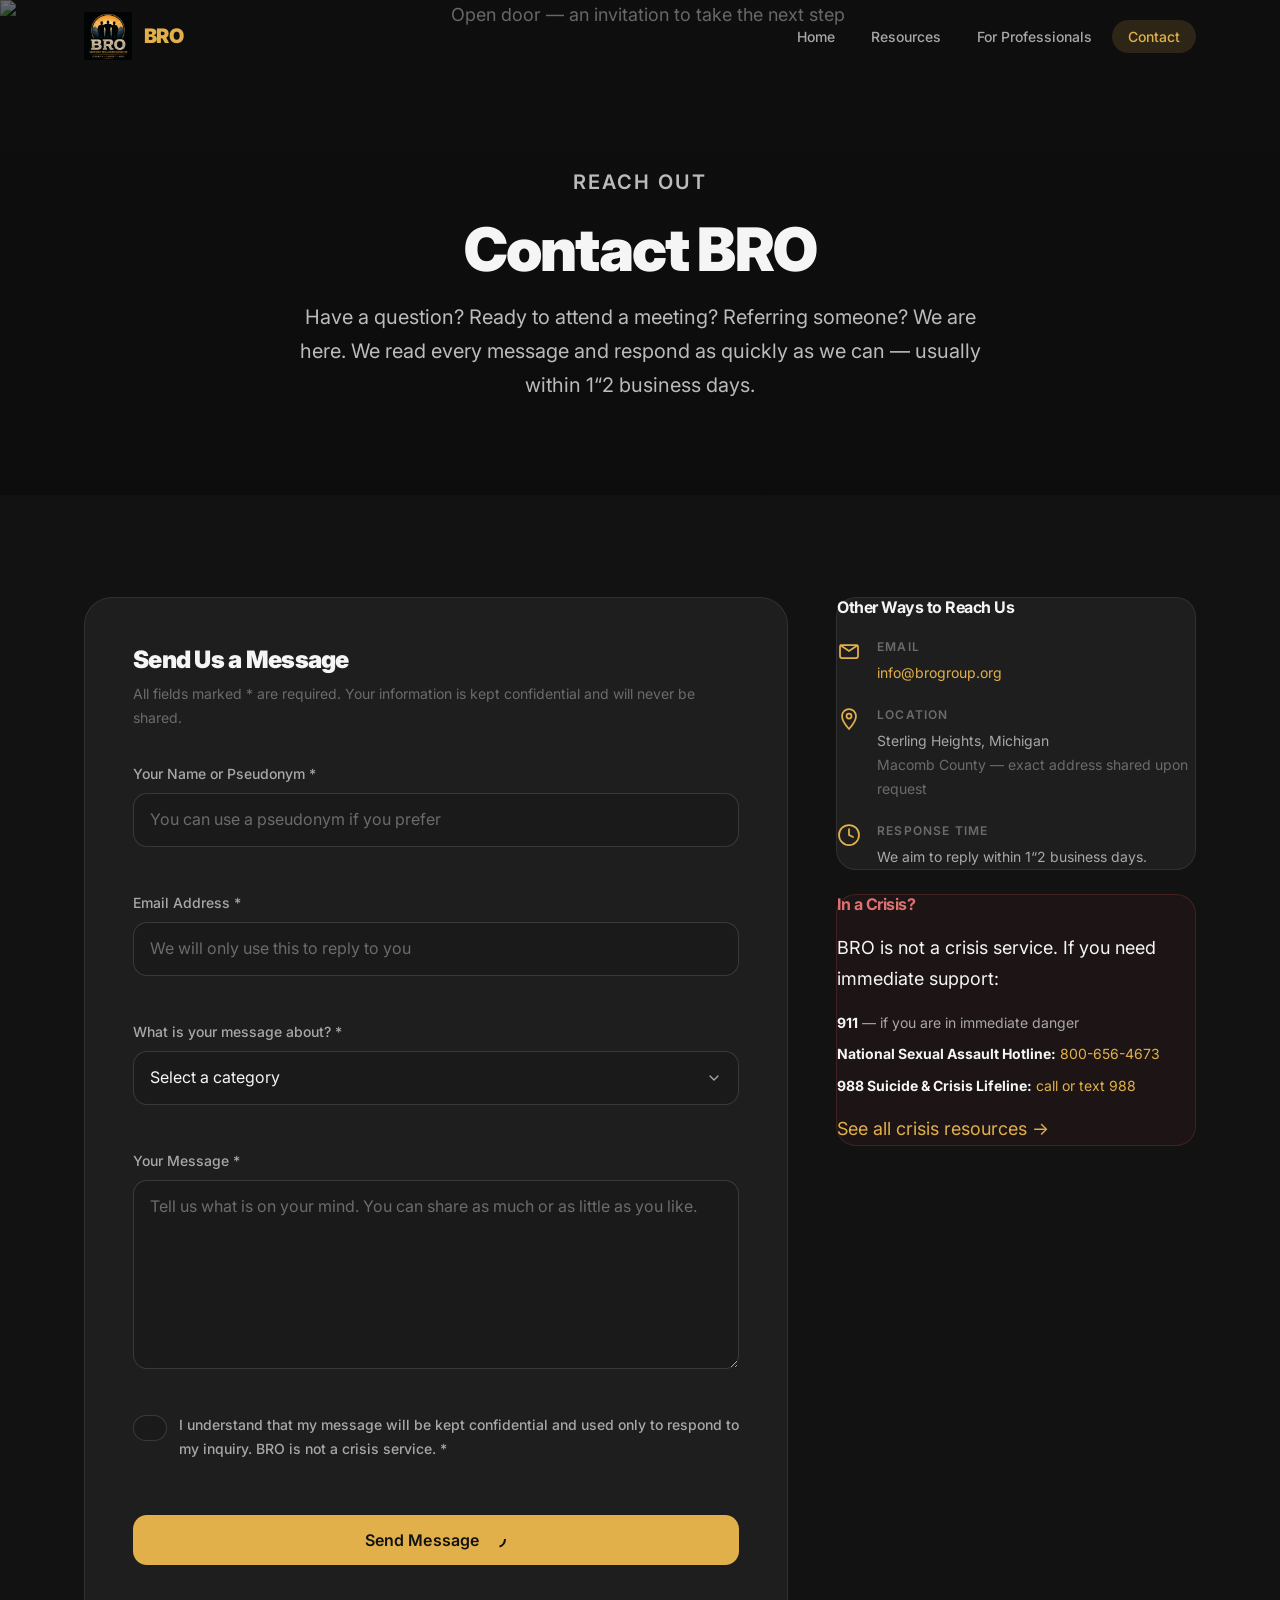
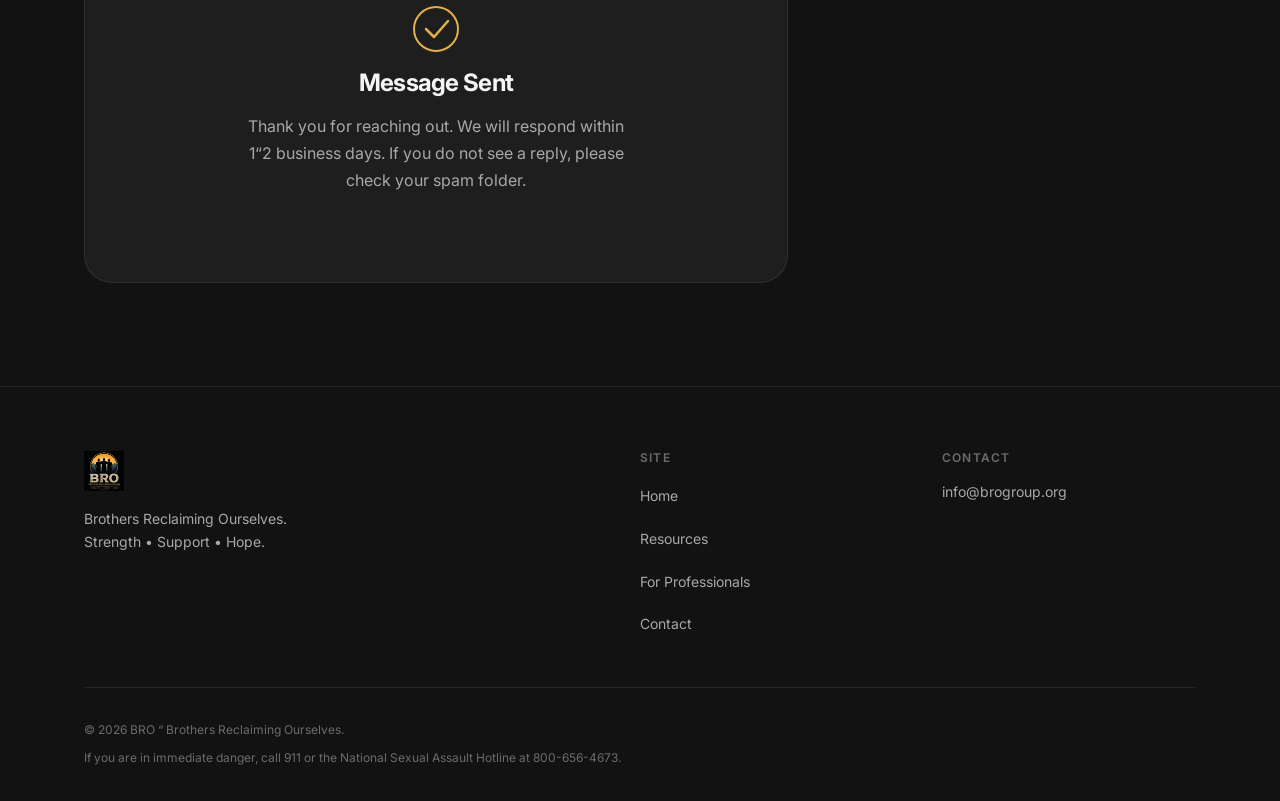
==== commit 614eed9e: "Fix encoding artifacts (em dashes, smart quotes, special chars)" ====
--- a/contact.html
+++ b/contact.html
@@ -3,8 +3,8 @@
 <head>
   <meta charset="UTF-8" />
   <meta name="viewport" content="width=device-width, initial-scale=1.0" />
-  <title>Contact | BRO â€“ Brothers Reclaiming Ourselves</title>
-  <meta name="description" content="Get in touch with BRO. Ask about meetings, referrals, or volunteering. We respond as quickly as we can â€” usually within 1â€“2 business days." />
+  <title>Contact | BRO “ Brothers Reclaiming Ourselves</title>
+  <meta name="description" content="Get in touch with BRO. Ask about meetings, referrals, or volunteering. We respond as quickly as we can — usually within 1“2 business days." />
   <link rel="icon" type="image/svg+xml" href="favicon.svg" />
   <link rel="preconnect" href="https://fonts.googleapis.com" />
   <link rel="preconnect" href="https://fonts.gstatic.com" crossorigin />
@@ -40,14 +40,14 @@
     <section class="page-hero">
       <div class="hero-bg">
         <img src="https://images.unsplash.com/photo-1516321318423-f06f85e504b3?w=1600&q=80&auto=format&fit=crop"
-             alt="Open door â€” an invitation to take the next step"
+             alt="Open door — an invitation to take the next step"
              class="hero-image" loading="eager" />
         <div class="hero-overlay"></div>
       </div>
       <div class="hero-content">
         <p class="hero-eyebrow">Reach Out</p>
         <h1>Contact BRO</h1>
-        <p>Have a question? Ready to attend a meeting? Referring someone? We are here. We read every message and respond as quickly as we can â€” usually within 1â€“2 business days.</p>
+        <p>Have a question? Ready to attend a meeting? Referring someone? We are here. We read every message and respond as quickly as we can — usually within 1“2 business days.</p>
       </div>
     </section>
 
@@ -81,9 +81,9 @@
                 <label for="contact-category">What is your message about? *</label>
                 <select id="contact-category" name="category" required>
                   <option value="" disabled selected>Select a category</option>
-                  <option value="meeting-questions">Meeting Questions â€” I want to attend</option>
-                  <option value="referral">Referral â€” I am referring someone</option>
-                  <option value="volunteering">Volunteering â€” I want to get involved</option>
+                  <option value="meeting-questions">Meeting Questions — I want to attend</option>
+                  <option value="referral">Referral — I am referring someone</option>
+                  <option value="volunteering">Volunteering — I want to get involved</option>
                   <option value="other">Other</option>
                 </select>
                 <span class="field-error" aria-live="polite"></span>
@@ -124,7 +124,7 @@
                 <path d="M14 24l8 8 14-16" stroke="#E2B04A" stroke-width="2.5" stroke-linecap="round" stroke-linejoin="round"/>
               </svg>
               <h3>Message Sent</h3>
-              <p>Thank you for reaching out. We will respond within 1â€“2 business days. If you do not see a reply, please check your spam folder.</p>
+              <p>Thank you for reaching out. We will respond within 1“2 business days. If you do not see a reply, please check your spam folder.</p>
             </div>
           </div>
 
@@ -151,7 +151,7 @@
                 </svg>
                 <div>
                   <strong>Location</strong>
-                  <p>Sterling Heights, Michigan<br/><span class="small">Macomb County â€” exact address shared upon request</span></p>
+                  <p>Sterling Heights, Michigan<br/><span class="small">Macomb County — exact address shared upon request</span></p>
                 </div>
               </div>
 
@@ -162,7 +162,7 @@
                 </svg>
                 <div>
                   <strong>Response Time</strong>
-                  <p>We aim to reply within 1â€“2 business days.</p>
+                  <p>We aim to reply within 1“2 business days.</p>
                 </div>
               </div>
             </div>
@@ -171,7 +171,7 @@
               <h3>In a Crisis?</h3>
               <p>BRO is not a crisis service. If you need immediate support:</p>
               <ul>
-                <li><strong>911</strong> â€” if you are in immediate danger</li>
+                <li><strong>911</strong> — if you are in immediate danger</li>
                 <li><strong>National Sexual Assault Hotline:</strong> <a href="tel:800-656-4673">800-656-4673</a></li>
                 <li><strong>988 Suicide &amp; Crisis Lifeline:</strong> <a href="tel:988">call or text 988</a></li>
               </ul>
@@ -191,7 +191,7 @@
       <div class="footer-grid">
         <div class="footer-brand">
           <a href="index.html" class="footer-logo" aria-label="BRO Home">
-            <img src="images/logo.png" alt="BRO â€“ Brothers Reclaiming Ourselves" width="40" height="40" />
+            <img src="images/logo.png" alt="BRO “ Brothers Reclaiming Ourselves" width="40" height="40" />
           </a>
           <p>Brothers Reclaiming Ourselves.<br/>Strength &bull; Support &bull; Hope.</p>
         </div>
@@ -210,7 +210,7 @@
         </div>
       </div>
       <div class="footer-bottom">
-        <p>&copy; 2026 BRO â€“ Brothers Reclaiming Ourselves.</p>
+        <p>&copy; 2026 BRO “ Brothers Reclaiming Ourselves.</p>
         <p class="footer-legal">If you are in immediate danger, call 911 or the National Sexual Assault Hotline at 800-656-4673.</p>
       </div>
     </div>
--- a/css/styles.css
+++ b/css/styles.css
@@ -1353,3 +1353,11 @@
   .container { padding-inline: var(--sp-5); }
   .contact-methods { flex-direction: column; }
 }
+
+/* Hero logo — large variant (used on homepage) */
+.logo-large img {
+  width: 320px;
+  height: 320px;
+  border-radius: 24px;
+  filter: drop-shadow(0 8px 40px rgba(0, 0, 0, 0.6));
+}
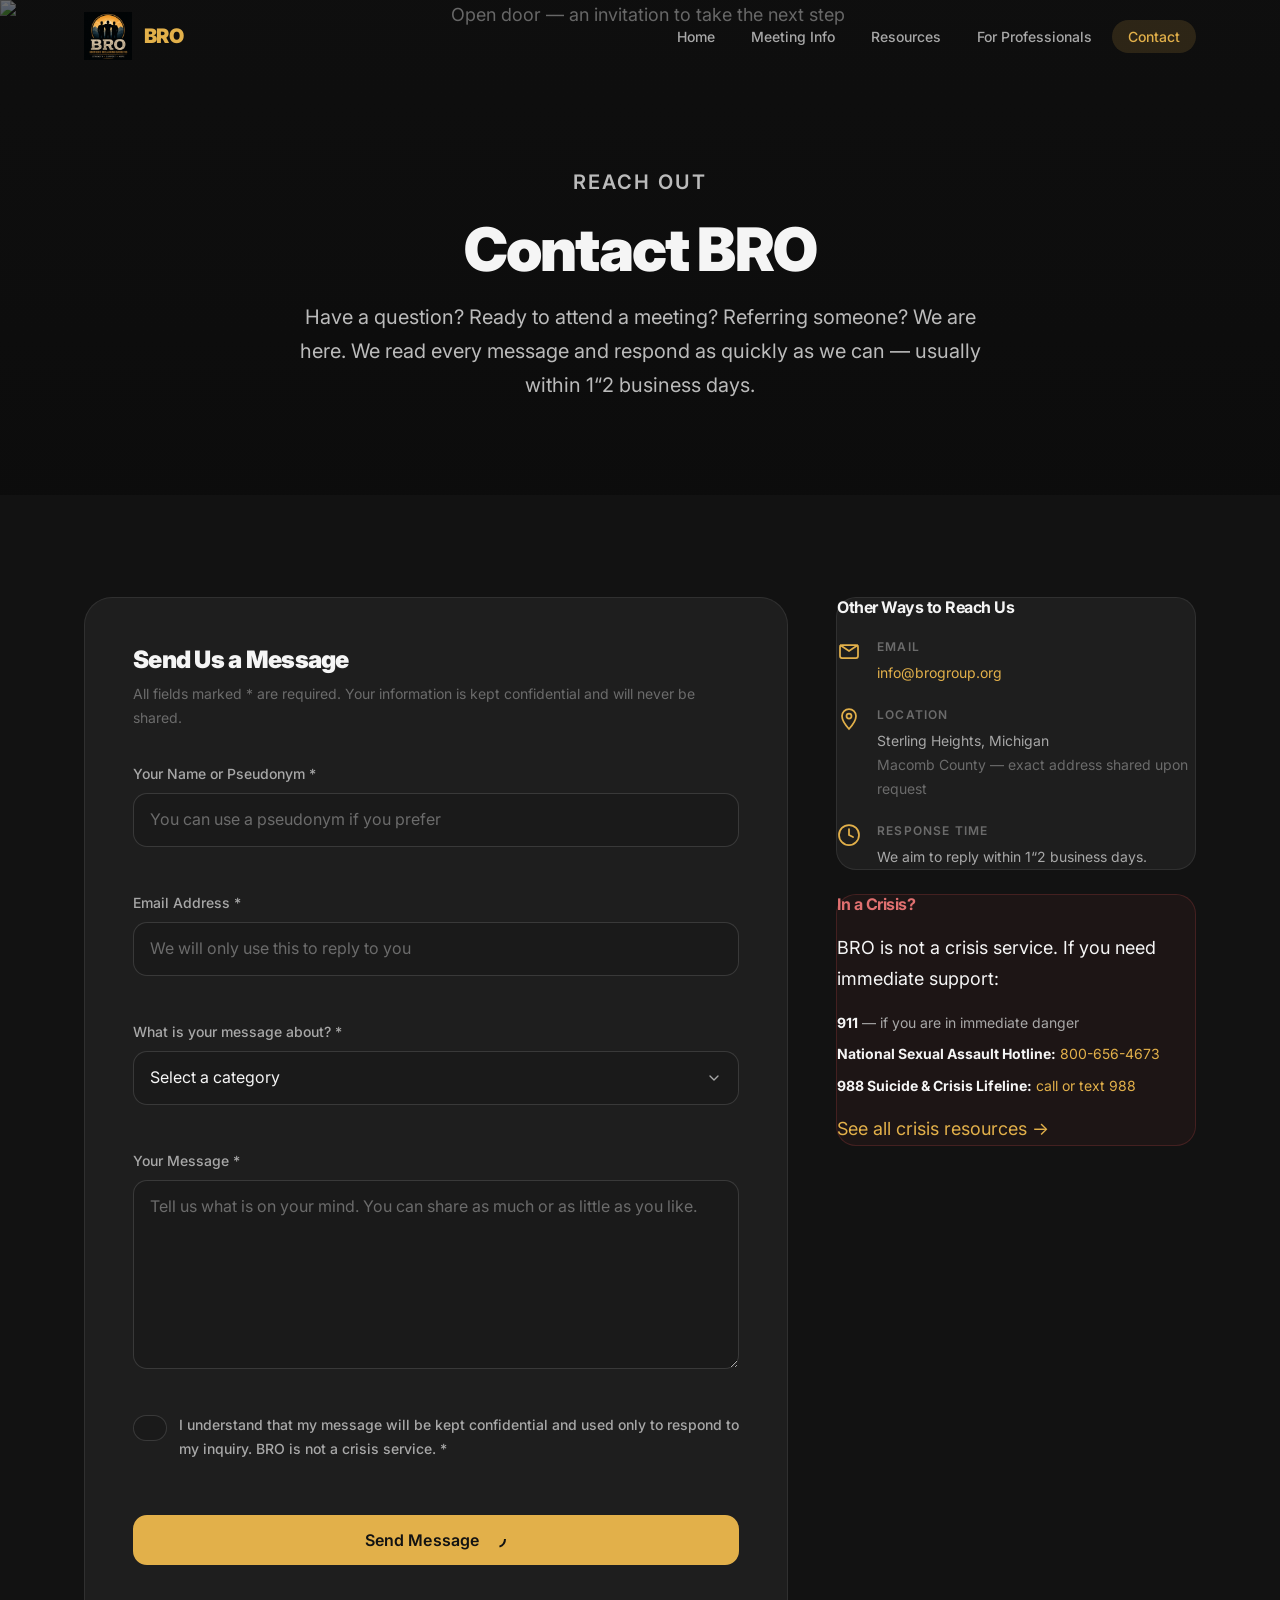
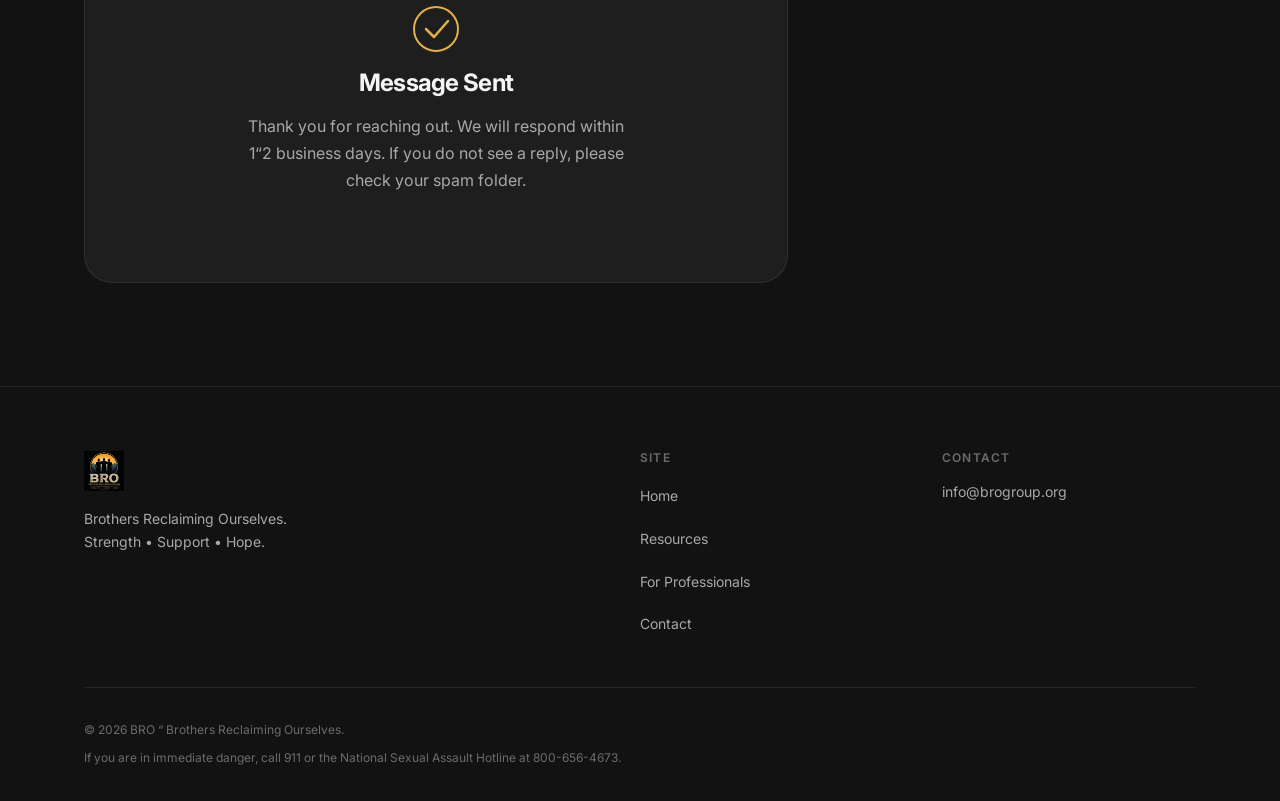
==== commit 7e93abff: "Content updates: What BRO Believes section, Meeting Info nav link, revised peer-led copy, remove 'No" ====
--- a/contact.html
+++ b/contact.html
@@ -23,6 +23,7 @@
       <nav class="main-nav" id="main-nav" aria-label="Main navigation">
         <ul>
           <li><a href="index.html">Home</a></li>
+          <li><a href="index.html#meeting-info">Meeting Info</a></li>
           <li><a href="resources.html">Resources</a></li>
           <li><a href="for-professionals.html">For Professionals</a></li>
           <li><a href="contact.html" class="active">Contact</a></li>
--- a/css/styles.css
+++ b/css/styles.css
@@ -1360,4 +1360,44 @@
   height: 320px;
   border-radius: 24px;
   filter: drop-shadow(0 8px 40px rgba(0, 0, 0, 0.6));
-}+}
+
+
+/* ── What BRO Believes ─────────────────────────────────────── */
+.beliefs-section {
+  padding: var(--section-gap) var(--sp-6);
+  background: var(--clr-bg);
+  text-align: center;
+}
+.beliefs-list {
+  display: flex;
+  flex-direction: column;
+  gap: var(--sp-5);
+  max-width: 560px;
+  margin-inline: auto;
+}
+.belief-item {
+  display: flex;
+  align-items: flex-start;
+  gap: var(--sp-4);
+  text-align: left;
+  background: var(--clr-bg-card);
+  border: 1px solid var(--clr-border);
+  border-radius: var(--r-xl);
+  padding: var(--sp-5) var(--sp-6);
+  font-size: var(--fs-lg);
+  color: var(--clr-text-muted);
+  line-height: var(--lh-relaxed);
+  transition: border-color var(--t-base), box-shadow var(--t-base);
+}
+.belief-item:hover {
+  border-color: rgba(226,176,74,0.25);
+  box-shadow: var(--shadow-md);
+}
+.belief-icon {
+  flex-shrink: 0;
+  margin-top: 2px;
+}
+@media (max-width: 640px) {
+  .belief-item { font-size: var(--fs-base); padding: var(--sp-4) var(--sp-5); }
+}
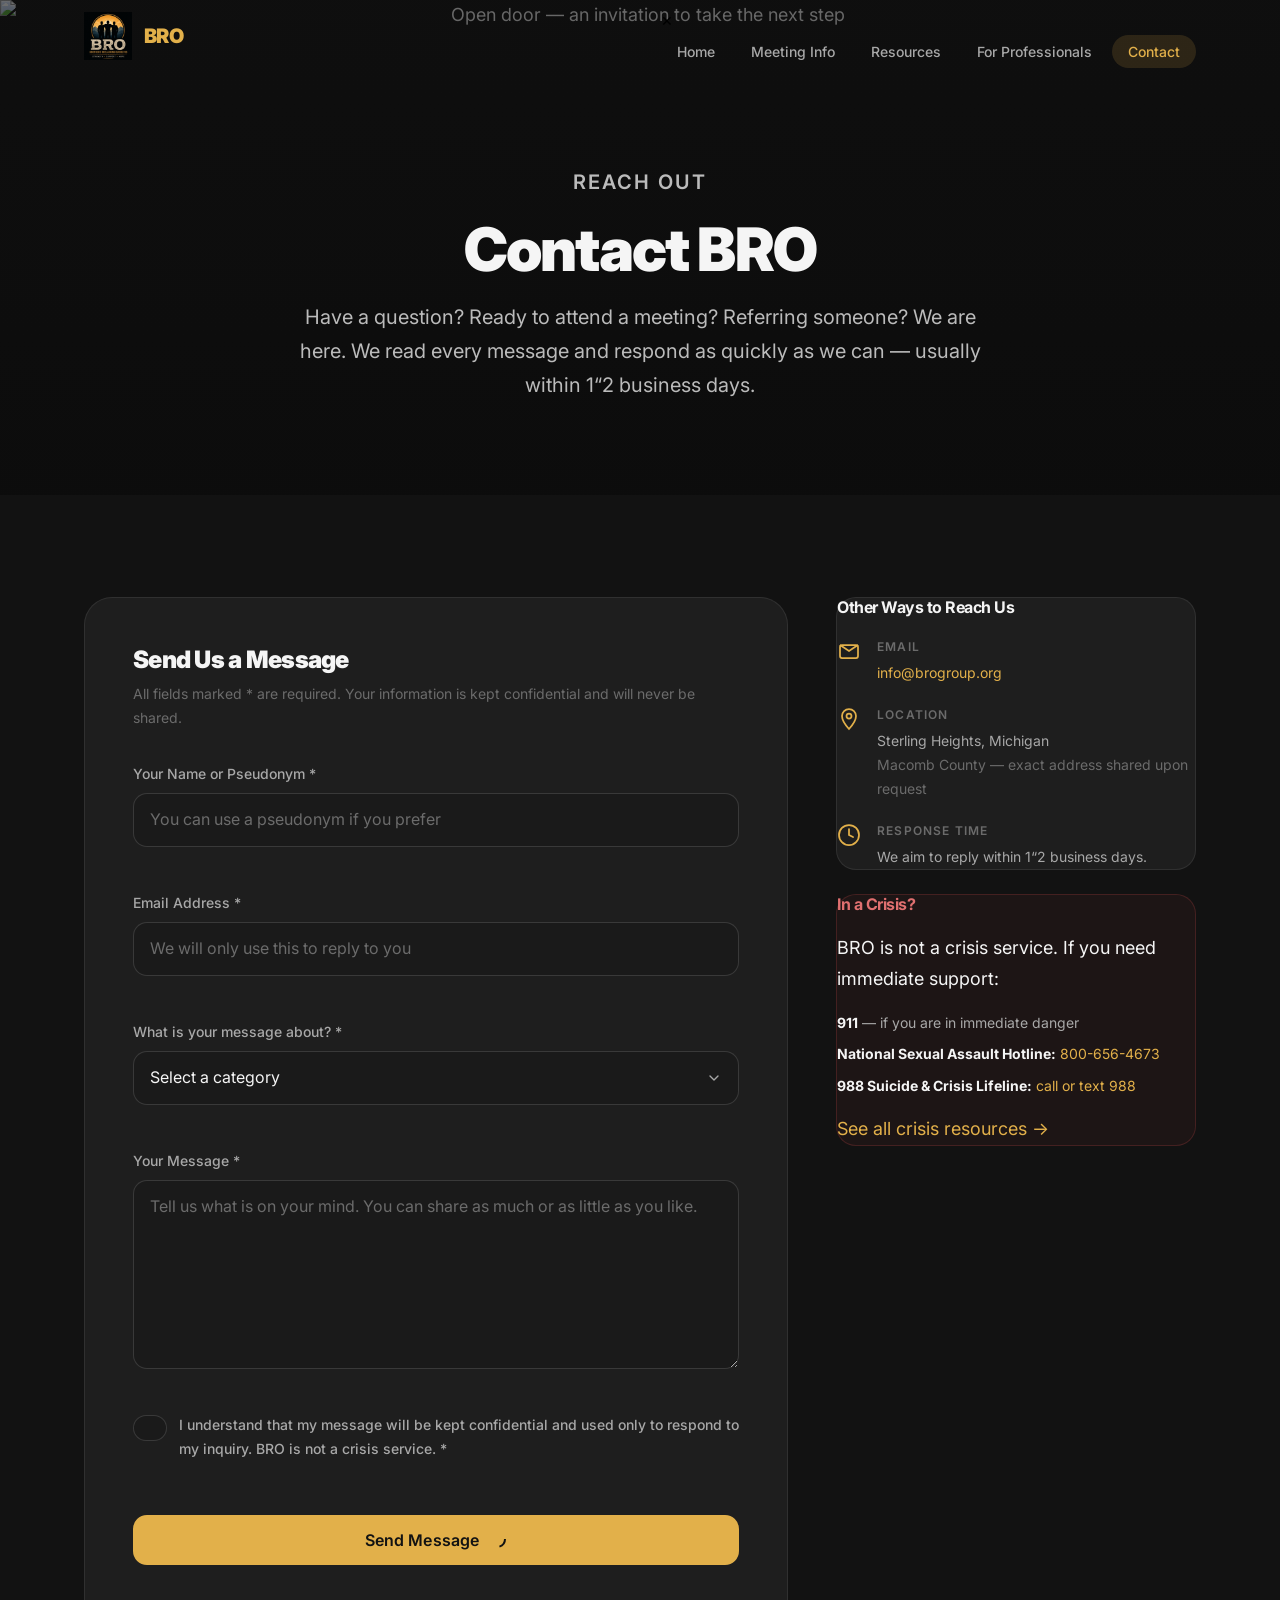
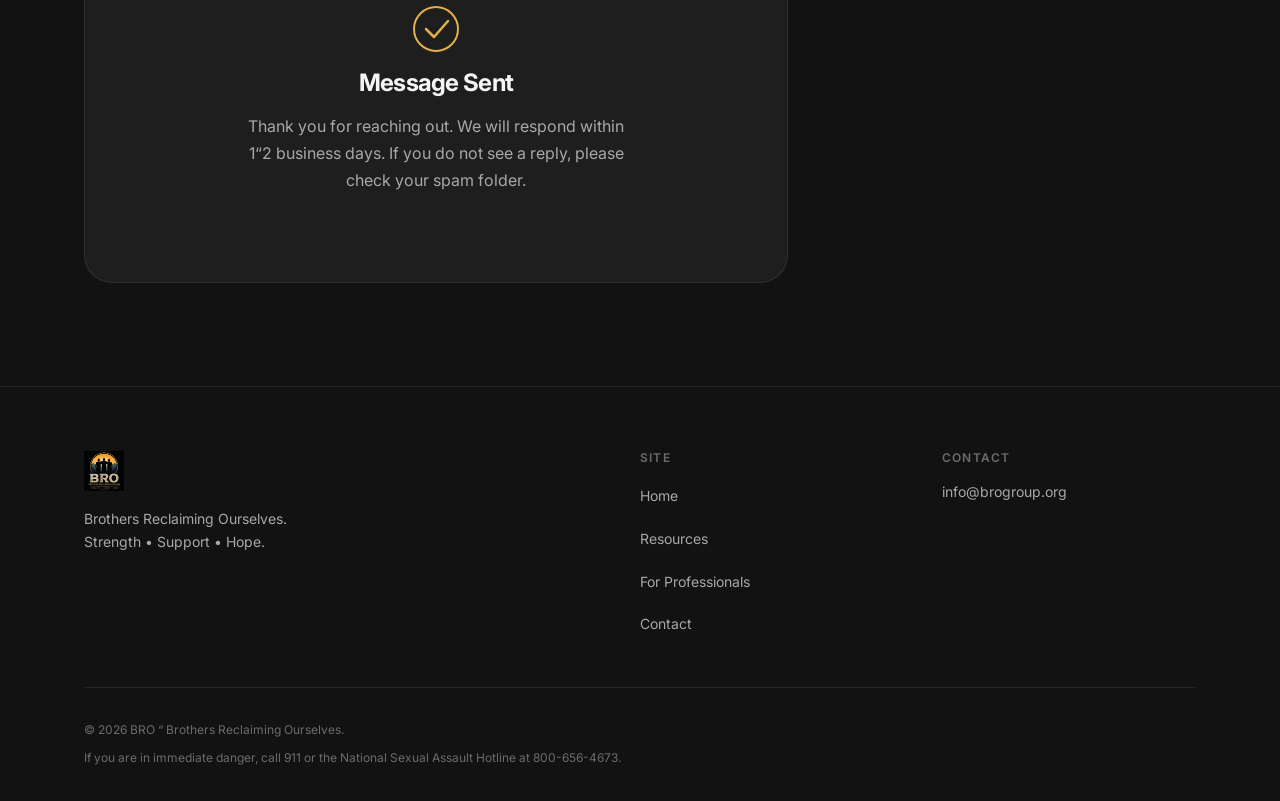
==== commit 1f4b5b33: "Fix mobile nav: add visible close (x) button, fix body scroll lock" ====
--- a/contact.html
+++ b/contact.html
@@ -21,6 +21,8 @@
         <span class="logo-text">BRO</span>
       </a>
       <nav class="main-nav" id="main-nav" aria-label="Main navigation">
+<button class="nav-close" id="nav-close" aria-label="Close menu">&times;</button>
+      
         <ul>
           <li><a href="index.html">Home</a></li>
           <li><a href="index.html#meeting-info">Meeting Info</a></li>
--- a/css/styles.css
+++ b/css/styles.css
@@ -341,16 +341,40 @@
   .nav-toggle { display: flex; }
   .main-nav {
     position: fixed;
-    inset: var(--header-h) 0 0 0;
+    inset: 0;
     background: rgba(12,12,12,0.97);
     backdrop-filter: blur(20px);
     -webkit-backdrop-filter: blur(20px);
-    padding: var(--sp-8) var(--sp-6);
+    padding: calc(var(--header-h) + var(--sp-8)) var(--sp-6) var(--sp-8);
     transform: translateX(100%);
     transition: transform var(--t-slow);
     z-index: 999;
+    overflow-y: auto;
+    -webkit-overflow-scrolling: touch;
   }
   .main-nav.open { transform: translateX(0); }
+
+  /* Close button inside mobile nav */
+  .nav-close {
+    display: flex;
+    position: absolute;
+    top: calc(var(--header-h) / 2 - 18px);
+    right: var(--sp-5);
+    width: 36px;
+    height: 36px;
+    align-items: center;
+    justify-content: center;
+    background: rgba(245,245,245,0.08);
+    border-radius: var(--r-md);
+    color: var(--clr-text);
+    font-size: 24px;
+    line-height: 1;
+    transition: background var(--t-fast);
+    cursor: pointer;
+    border: none;
+  }
+  .nav-close:hover { background: rgba(245,245,245,0.15); }
+
   .main-nav ul {
     flex-direction: column;
     align-items: flex-start;
@@ -1401,3 +1425,115 @@
 @media (max-width: 640px) {
   .belief-item { font-size: var(--fs-base); padding: var(--sp-4) var(--sp-5); }
 }
+
+
+/* ── First Meeting Banner ─────────────────────────────────── */
+.first-meeting-banner {
+  display: flex;
+  align-items: flex-start;
+  gap: var(--sp-4);
+  background: rgba(226,176,74,0.08);
+  border: 1px solid rgba(226,176,74,0.3);
+  border-radius: var(--r-xl);
+  padding: var(--sp-5) var(--sp-7);
+  margin-bottom: var(--sp-10);
+  font-size: var(--fs-base);
+  color: var(--clr-text-muted);
+  line-height: var(--lh-relaxed);
+}
+.first-meeting-banner svg { flex-shrink: 0; margin-top: 2px; }
+.first-meeting-banner p { margin: 0; }
+.first-meeting-banner a { color: var(--clr-gold); }
+
+/* ── Meeting Detail Grid ──────────────────────────────────── */
+.meeting-detail-grid {
+  display: grid;
+  grid-template-columns: repeat(3, 1fr);
+  gap: var(--sp-5);
+  margin-bottom: var(--sp-10);
+}
+@media (max-width: 860px) {
+  .meeting-detail-grid { grid-template-columns: repeat(2, 1fr); }
+}
+@media (max-width: 540px) {
+  .meeting-detail-grid { grid-template-columns: 1fr; }
+}
+.meeting-detail-card {
+  display: flex;
+  align-items: flex-start;
+  gap: var(--sp-4);
+  background: var(--clr-bg-card);
+  border: 1px solid var(--clr-border);
+  border-radius: var(--r-xl);
+  padding: var(--sp-6);
+  transition: border-color var(--t-base), box-shadow var(--t-base);
+}
+.meeting-detail-card:hover {
+  border-color: rgba(226,176,74,0.25);
+  box-shadow: var(--shadow-md);
+}
+.meeting-detail-icon {
+  width: 48px;
+  height: 48px;
+  background: var(--clr-gold-dim);
+  border-radius: var(--r-lg);
+  display: flex;
+  align-items: center;
+  justify-content: center;
+  flex-shrink: 0;
+}
+.meeting-detail-card h3 {
+  font-size: var(--fs-sm);
+  font-weight: var(--fw-semibold);
+  color: var(--clr-text);
+  margin-bottom: var(--sp-2);
+  letter-spacing: 0.02em;
+}
+.meeting-detail-card p {
+  font-size: var(--fs-base);
+  color: var(--clr-text-muted);
+  line-height: var(--lh-relaxed);
+}
+
+
+/* ── Mobile Contact Fix ───────────────────────────────────── */
+.contact-section {
+  padding: var(--section-gap) var(--sp-5);
+}
+@media (max-width: 900px) {
+  .contact-layout {
+    gap: var(--sp-8);
+  }
+  .contact-info {
+    padding-inline: 0;
+  }
+}
+@media (max-width: 540px) {
+  .contact-info-card {
+    padding: var(--sp-5);
+  }
+}
+
+
+/* ── Mobile Contact Fix ───────────────────────────────────── */
+@media (max-width: 900px) {
+  .contact-section {
+    padding: var(--section-gap) var(--sp-5);
+  }
+  .contact-layout {
+    grid-template-columns: 1fr !important;
+    gap: var(--sp-8);
+    width: 100%;
+    min-width: 0;
+  }
+  .contact-info {
+    width: 100%;
+    min-width: 0;
+    max-width: 100%;
+  }
+  .contact-info-card {
+    width: 100%;
+    min-width: 0;
+    box-sizing: border-box;
+  }
+}
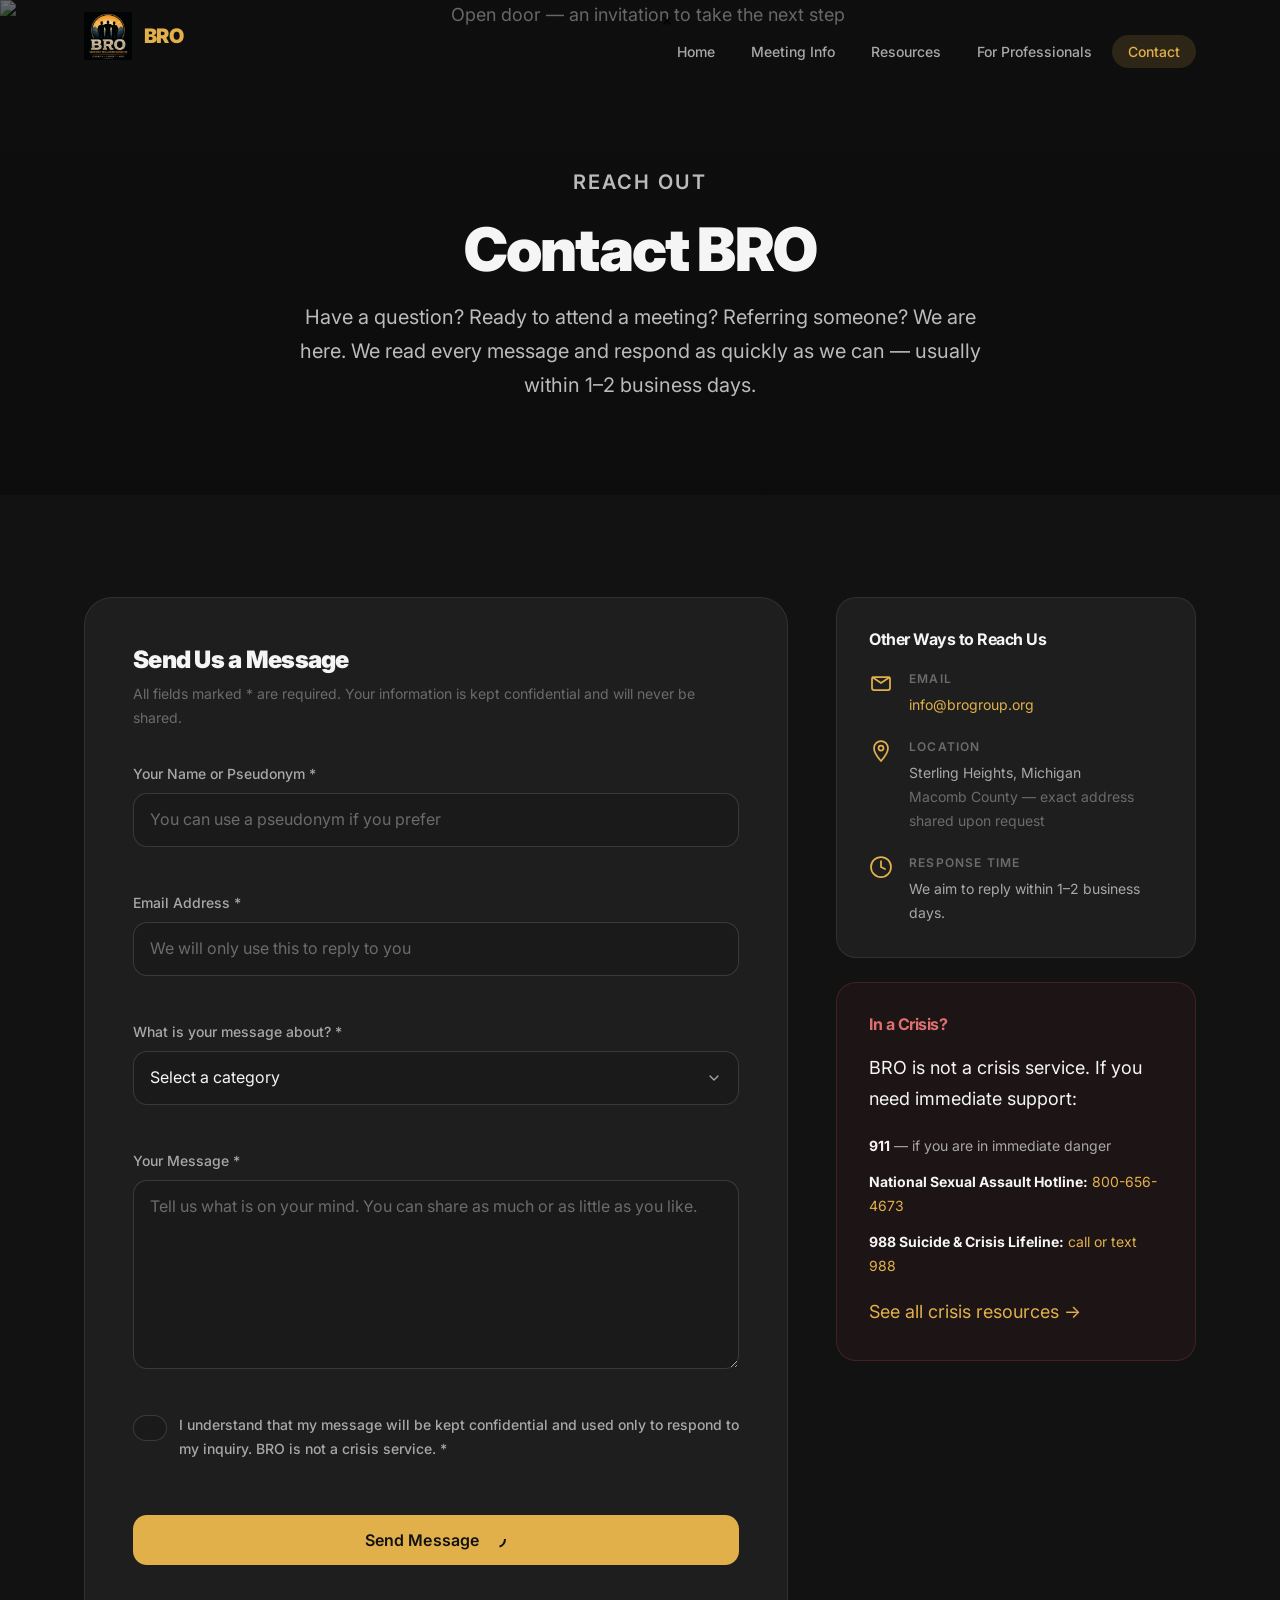
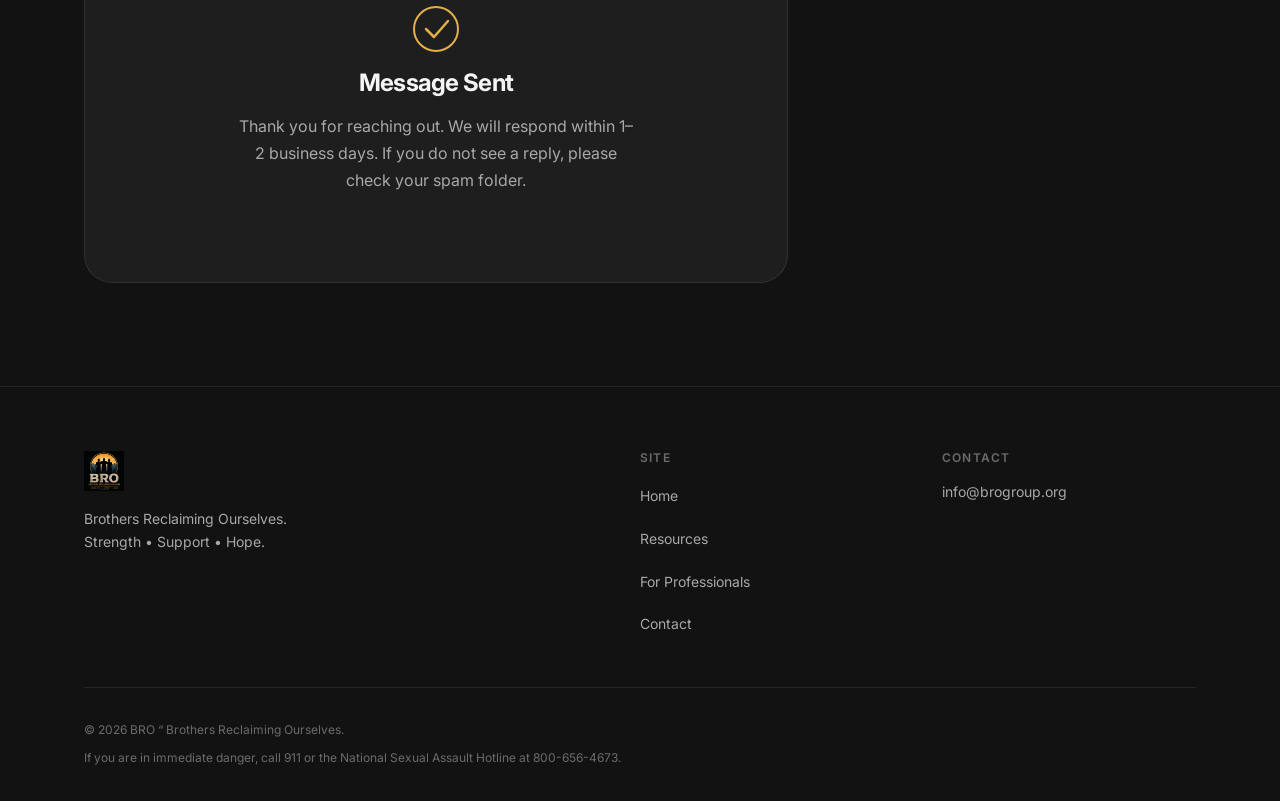
==== commit b7ec6fe5: "Contact page: fix garbled 1--2 dash, increase card padding on desktop and mobile" ====
--- a/contact.html
+++ b/contact.html
@@ -3,8 +3,8 @@
 <head>
   <meta charset="UTF-8" />
   <meta name="viewport" content="width=device-width, initial-scale=1.0" />
-  <title>Contact | BRO “ Brothers Reclaiming Ourselves</title>
-  <meta name="description" content="Get in touch with BRO. Ask about meetings, referrals, or volunteering. We respond as quickly as we can — usually within 1“2 business days." />
+  <title>Contact | BRO &ldquo; Brothers Reclaiming Ourselves</title>
+  <meta name="description" content="Get in touch with BRO. Ask about meetings, referrals, or volunteering. We respond as quickly as we can &mdash; usually within 1&ndash;2 business days." />
   <link rel="icon" type="image/svg+xml" href="favicon.svg" />
   <link rel="preconnect" href="https://fonts.googleapis.com" />
   <link rel="preconnect" href="https://fonts.gstatic.com" crossorigin />
@@ -17,7 +17,7 @@
   <header class="site-header" id="site-header">
     <div class="header-inner">
       <a href="index.html" class="logo" aria-label="BRO Home">
-        <img src="images/logo.png" alt="BRO – Brothers Reclaiming Ourselves" width="48" height="48" />
+        <img src="images/logo.png" alt="BRO &ndash; Brothers Reclaiming Ourselves" width="48" height="48" />
         <span class="logo-text">BRO</span>
       </a>
       <nav class="main-nav" id="main-nav" aria-label="Main navigation">
@@ -37,20 +37,23 @@
     </div>
   </header>
 
+  <!-- Mobile nav overlay -->
+  <div class="nav-overlay" id="nav-overlay"></div>
+
   <main>
 
     <!-- PAGE HERO -->
     <section class="page-hero">
       <div class="hero-bg">
         <img src="https://images.unsplash.com/photo-1516321318423-f06f85e504b3?w=1600&q=80&auto=format&fit=crop"
-             alt="Open door — an invitation to take the next step"
+             alt="Open door &mdash; an invitation to take the next step"
              class="hero-image" loading="eager" />
         <div class="hero-overlay"></div>
       </div>
       <div class="hero-content">
         <p class="hero-eyebrow">Reach Out</p>
         <h1>Contact BRO</h1>
-        <p>Have a question? Ready to attend a meeting? Referring someone? We are here. We read every message and respond as quickly as we can — usually within 1“2 business days.</p>
+        <p>Have a question? Ready to attend a meeting? Referring someone? We are here. We read every message and respond as quickly as we can &mdash; usually within 1&ndash;2 business days.</p>
       </div>
     </section>
 
@@ -84,9 +87,9 @@
                 <label for="contact-category">What is your message about? *</label>
                 <select id="contact-category" name="category" required>
                   <option value="" disabled selected>Select a category</option>
-                  <option value="meeting-questions">Meeting Questions — I want to attend</option>
-                  <option value="referral">Referral — I am referring someone</option>
-                  <option value="volunteering">Volunteering — I want to get involved</option>
+                  <option value="meeting-questions">Meeting Questions &mdash; I want to attend</option>
+                  <option value="referral">Referral &mdash; I am referring someone</option>
+                  <option value="volunteering">Volunteering &mdash; I want to get involved</option>
                   <option value="other">Other</option>
                 </select>
                 <span class="field-error" aria-live="polite"></span>
@@ -127,7 +130,7 @@
                 <path d="M14 24l8 8 14-16" stroke="#E2B04A" stroke-width="2.5" stroke-linecap="round" stroke-linejoin="round"/>
               </svg>
               <h3>Message Sent</h3>
-              <p>Thank you for reaching out. We will respond within 1“2 business days. If you do not see a reply, please check your spam folder.</p>
+              <p>Thank you for reaching out. We will respond within 1&ndash;2 business days. If you do not see a reply, please check your spam folder.</p>
             </div>
           </div>
 
@@ -154,7 +157,7 @@
                 </svg>
                 <div>
                   <strong>Location</strong>
-                  <p>Sterling Heights, Michigan<br/><span class="small">Macomb County — exact address shared upon request</span></p>
+                  <p>Sterling Heights, Michigan<br/><span class="small">Macomb County &mdash; exact address shared upon request</span></p>
                 </div>
               </div>
 
@@ -165,7 +168,7 @@
                 </svg>
                 <div>
                   <strong>Response Time</strong>
-                  <p>We aim to reply within 1“2 business days.</p>
+                  <p>We aim to reply within 1&ndash;2 business days.</p>
                 </div>
               </div>
             </div>
@@ -174,7 +177,7 @@
               <h3>In a Crisis?</h3>
               <p>BRO is not a crisis service. If you need immediate support:</p>
               <ul>
-                <li><strong>911</strong> — if you are in immediate danger</li>
+                <li><strong>911</strong> &mdash; if you are in immediate danger</li>
                 <li><strong>National Sexual Assault Hotline:</strong> <a href="tel:800-656-4673">800-656-4673</a></li>
                 <li><strong>988 Suicide &amp; Crisis Lifeline:</strong> <a href="tel:988">call or text 988</a></li>
               </ul>
@@ -194,7 +197,7 @@
       <div class="footer-grid">
         <div class="footer-brand">
           <a href="index.html" class="footer-logo" aria-label="BRO Home">
-            <img src="images/logo.png" alt="BRO “ Brothers Reclaiming Ourselves" width="40" height="40" />
+            <img src="images/logo.png" alt="BRO &ldquo; Brothers Reclaiming Ourselves" width="40" height="40" />
           </a>
           <p>Brothers Reclaiming Ourselves.<br/>Strength &bull; Support &bull; Hope.</p>
         </div>
@@ -213,7 +216,7 @@
         </div>
       </div>
       <div class="footer-bottom">
-        <p>&copy; 2026 BRO “ Brothers Reclaiming Ourselves.</p>
+        <p>&copy; 2026 BRO &ldquo; Brothers Reclaiming Ourselves.</p>
         <p class="footer-legal">If you are in immediate danger, call 911 or the National Sexual Assault Hotline at 800-656-4673.</p>
       </div>
     </div>
--- a/css/styles.css
+++ b/css/styles.css
@@ -341,29 +341,40 @@
   .nav-toggle { display: flex; }
   .main-nav {
     position: fixed;
-    inset: 0;
-    background: rgba(12,12,12,0.97);
-    backdrop-filter: blur(20px);
-    -webkit-backdrop-filter: blur(20px);
-    padding: calc(var(--header-h) + var(--sp-8)) var(--sp-6) var(--sp-8);
+    top: 0;
+    right: 0;
+    bottom: 0;
+    width: min(320px, 85vw);
+    background: rgba(12,12,12,0.99);
+    padding: var(--sp-6) var(--sp-6) var(--sp-8);
+    display: flex;
+    flex-direction: column;
     transform: translateX(100%);
     transition: transform var(--t-slow);
-    z-index: 999;
+    z-index: 2000;
     overflow-y: auto;
     -webkit-overflow-scrolling: touch;
   }
   .main-nav.open { transform: translateX(0); }
 
+  /* Dark overlay behind the drawer */
+  .nav-overlay {
+    display: none;
+    position: fixed;
+    inset: 0;
+    background: rgba(0,0,0,0.6);
+    z-index: 999;
+  }
+  .nav-overlay.open { display: block; }
+
   /* Close button inside mobile nav */
   .nav-close {
     display: flex;
-    position: absolute;
-    top: calc(var(--header-h) / 2 - 18px);
-    right: var(--sp-5);
+    align-items: center;
+    justify-content: center;
+    align-self: flex-end;
     width: 36px;
     height: 36px;
-    align-items: center;
-    justify-content: center;
     background: rgba(245,245,245,0.08);
     border-radius: var(--r-md);
     color: var(--clr-text);
@@ -372,22 +383,25 @@
     transition: background var(--t-fast);
     cursor: pointer;
     border: none;
+    flex-shrink: 0;
+    margin-bottom: var(--sp-6);
   }
   .nav-close:hover { background: rgba(245,245,245,0.15); }
 
   .main-nav ul {
+    display: flex;
     flex-direction: column;
-    align-items: flex-start;
-    gap: var(--sp-2);
+    gap: var(--sp-1);
   }
   .main-nav a {
     font-size: var(--fs-xl);
     font-weight: var(--fw-semibold);
     padding: var(--sp-3) var(--sp-4);
-    width: 100%;
     border-radius: var(--r-lg);
+    transition: color var(--t-fast), background var(--t-fast);
   }
   .main-nav a.active { background: var(--clr-gold-dim); color: var(--clr-gold); }
+  .main-nav a:hover { background: rgba(245,245,245,0.06); color: var(--clr-text); }
 }
 
 /* ── HERO ────────────────────────────────────────────────── */
@@ -1310,7 +1324,7 @@
   background: var(--clr-bg-card);
   border: 1px solid var(--clr-border);
   border-radius: var(--r-xl);
-  padding: var(--sp-7);
+  padding: var(--sp-8);
 }
 .contact-info-card h3 {
   font-size: var(--fs-base);
@@ -1334,10 +1348,12 @@
   border-color: rgba(224,82,82,0.2);
 }
 .contact-info-card.crisis h3 { color: #e07070; }
-.contact-info-card.crisis ul { display: flex; flex-direction: column; gap: var(--sp-2); margin: var(--sp-4) 0; }
+.contact-info-card.crisis ul { display: flex; flex-direction: column; gap: var(--sp-3); margin: var(--sp-5) 0; }
 .contact-info-card.crisis li { font-size: var(--fs-sm); color: var(--clr-text-muted); }
 .contact-info-card.crisis li strong { display: inline; font-weight: var(--fw-bold); color: var(--clr-text); text-transform: none; letter-spacing: normal; }
 .contact-info-card.crisis a { color: var(--clr-gold); }
+
+.contact-info-card.crisis p + p { margin-top: var(--sp-4); }
 
 /* ── Animations ──────────────────────────────────────────── */
 @keyframes fadeUp {
@@ -1510,7 +1526,7 @@
 }
 @media (max-width: 540px) {
   .contact-info-card {
-    padding: var(--sp-5);
+    padding: var(--sp-6);
   }
 }
 
